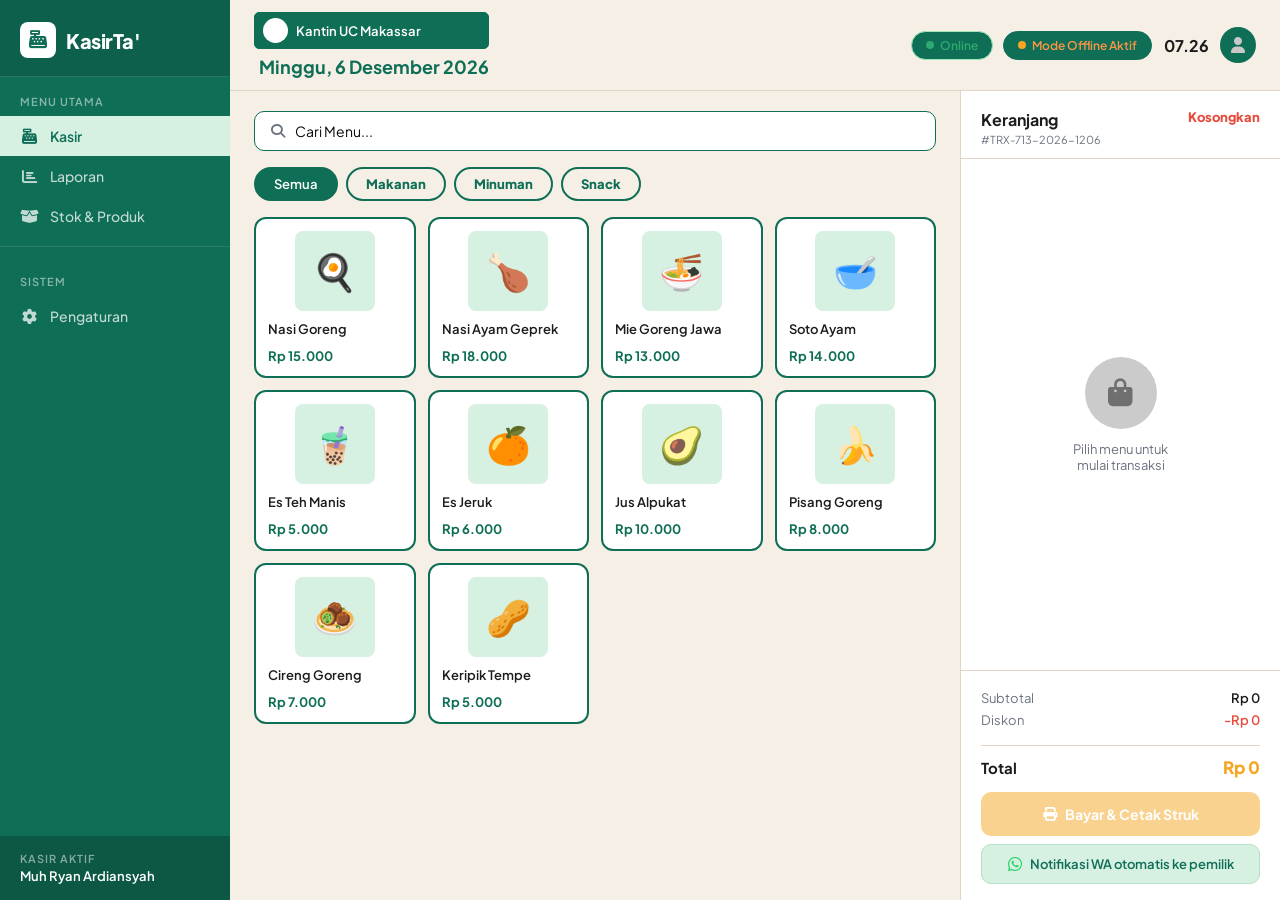
==== index.html @ 16ff456a "main menu" ====
<!DOCTYPE html>
<html lang="id">
<head>
  <meta charset="UTF-8" />
  <meta name="viewport" content="width=device-width, initial-scale=1.0"/>
  <title>KasirTa' - Kasir Page</title>
  <link href="https://fonts.googleapis.com/css2?family=Plus+Jakarta+Sans:wght@400;500;600;700;800&display=swap" rel="stylesheet"/>
  <link href="https://cdnjs.cloudflare.com/ajax/libs/font-awesome/6.5.0/css/all.min.css" rel="stylesheet"/>
  <link rel="stylesheet" href="style.css"/>
</head>
<body>

<!-- ═══════════════════════════════════
     SIDEBAR
═══════════════════════════════════ -->
<aside class="sidebar">

  <div class="sidebar-logo">
    <div class="logo-icon"><i class="fas fa-cash-register"></i></div>
    <span>KasirTa'</span>
  </div>

  <p class="sidebar-section-label">Menu Utama</p>
  <nav class="sidebar-nav">
    <a class="active" onclick="showPage('kasir', this)">
      <i class="fas fa-cash-register"></i> Kasir
    </a>
    <a onclick="showPage('laporan', this)">
      <i class="fas fa-chart-bar"></i> Laporan
    </a>
    <a onclick="showPage('stok', this)">
      <i class="fas fa-box-open"></i> Stok & Produk
    </a>
  </nav>

  <div class="sidebar-divider"></div>

  <p class="sidebar-section-label">Sistem</p>
  <nav class="sidebar-nav">
    <a onclick="showPage('pengaturan', this)">
      <i class="fas fa-cog"></i> Pengaturan
    </a>
  </nav>

  <div class="sidebar-bottom">
    <div class="kasir-label">Kasir Aktif</div>
    <div class="kasir-name">Muh Ryan Ardiansyah</div>
  </div>

</aside>

<!-- ═══════════════════════════════════
     MAIN AREA
═══════════════════════════════════ -->
<div class="main">

  <!-- TOPBAR -->
  <header class="topbar">
    <div class="topbar-left">
      <span class="kantin-badge">
        <span class="dot"></span>
        Kantin UC Makassar
      </span>
      <div class="topbar-date" id="topbar-date"></div>
    </div>
    <div class="topbar-right">
      <div class="status-badge status-online">
        <span class="dot"></span> Online
      </div>
      <div class="status-badge status-offline">
        <span class="dot"></span> Mode Offline Aktif
      </div>
      <div class="topbar-time" id="topbar-time"></div>
      <div class="topbar-avatar"><i class="fas fa-user"></i></div>
    </div>
  </header>

  <!-- CONTENT -->
  <div class="content">

    <!-- MENU PANEL -->
    <div class="menu-panel">

      <!-- Search -->
      <div class="search-bar">
        <i class="fas fa-search"></i>
        <input type="text" id="searchInput" placeholder="Cari Menu..." oninput="filterMenu()"/>
      </div>

      <!-- Filter Kategori -->
      <div class="filter-tabs">
        <button class="filter-tab active" onclick="setFilter('Semua', this)">Semua</button>
        <button class="filter-tab" onclick="setFilter('Makanan', this)">Makanan</button>
        <button class="filter-tab" onclick="setFilter('Minuman', this)">Minuman</button>
        <button class="filter-tab" onclick="setFilter('Snack', this)">Snack</button>
      </div>

      <!-- Grid Menu -->
      <div class="menu-grid" id="menuGrid"></div>

    </div>

    <!-- CART PANEL -->
    <div class="cart-panel">

      <div class="cart-header">
        <div>
          <h3>Keranjang</h3>
          <div class="trx-id" id="trxId"></div>
        </div>
        <button class="kosongkan-btn" onclick="clearCart()">Kosongkan</button>
      </div>

      <div class="cart-items" id="cartItems">
        <!-- Diisi oleh JavaScript -->
      </div>

      <div class="cart-footer">
        <div class="cart-summary">
          <div class="cart-row">
            <span class="label">Subtotal</span>
            <span class="val" id="subtotalVal">Rp 0</span>
          </div>
          <div class="cart-row">
            <span class="label">Diskon</span>
            <span class="val diskon" id="diskonVal">-Rp 0</span>
          </div>
        </div>
        <div class="cart-total">
          <span class="label">Total</span>
          <span class="val" id="totalVal">Rp 0</span>
        </div>
        <button class="btn-bayar" id="btnBayar" onclick="openConfirmModal()" disabled>
          <i class="fas fa-print"></i> Bayar & Cetak Struk
        </button>
        <button class="btn-wa" onclick="notifWA()">
          <i class="fab fa-whatsapp"></i> Notifikasi WA otomatis ke pemilik
        </button>
      </div>

    </div>
  </div>
</div>

<!-- ═══════════════════════════════════
     MODAL KONFIRMASI
═══════════════════════════════════ -->
<div class="modal-overlay" id="confirmModal">
  <div class="modal">
    <div class="modal-icon confirm"><i class="fas fa-receipt"></i></div>
    <h3>Konfirmasi Pembayaran</h3>
    <div class="modal-amount" id="modalAmount">Rp 0</div>
    <p>Pastikan jumlah pembayaran sudah sesuai sebelum melanjutkan.</p>
    <div class="modal-actions">
      <button class="modal-btn-cancel" onclick="closeConfirmModal()">Batal</button>
      <button class="modal-btn-confirm" onclick="confirmPayment()">Konfirmasi</button>
    </div>
  </div>
</div>

<!-- ═══════════════════════════════════
     MODAL SUKSES
═══════════════════════════════════ -->
<div class="modal-overlay" id="successModal">
  <div class="modal">
    <div class="modal-icon success"><i class="fas fa-check"></i></div>
    <h3>Transaksi Berhasil!</h3>
    <div class="modal-amount" id="successAmount">Rp 0</div>
    <p>Struk telah dicetak. Terima kasih!</p>
    <div class="modal-actions">
      <button class="modal-btn-new" onclick="newTransaction()">Transaksi Baru</button>
    </div>
  </div>
</div>

<!-- TOAST NOTIFIKASI -->
<div class="toast" id="toast"></div>

<!-- JavaScript -->
<script src="app.js"></script>

</body>
</html>
---- style.css ----
/* ═══════════════════════════════════════════════════
   KASIRTE' — style.css
   Struktur:
   1. CSS Variables & Reset
   2. Layout Utama (body, sidebar, main)
   3. Sidebar
   4. Topbar
   5. Menu Panel (search, filter, grid, card)
   6. Cart Panel (header, items, footer)
   7. Modal
   8. Toast
   9. Scrollbar
═══════════════════════════════════════════════════ */

/* ─────────────────────────────
   1. CSS VARIABLES & RESET
───────────────────────────── */
:root {
  /* ── Dari Color Palette Figma ── */
  --green-dark:   #0F6E56;   /* Hijau tua  (sidebar, teks aksen) */
  --green-main:   #2daa6f;   /* Hijau utama (tombol aktif, badge) */
  --green-light:  #d6f0e2;   /* Hijau mint terang (background badge, card hover) */
  --green-hover:  #218a55;   /* Hijau hover */
  --orange:       #F5A623;   /* Oranye/kuning (tombol bayar, aksen) */
  --orange-dark:  #d4891a;   /* Oranye gelap (hover tombol bayar) */
  --red:          #e74c3c;   /* Merah (hapus, diskon) */
  --bg:           #F5EFE6;   /* Background utama — CREAM/BEIGE */
  --white:        #ffffff;   /* Putih murni */
  --cream:        #F5EFE6;   /* Cream — panel, card, topbar */
  --text-dark:    #1C1C1C;   /* Teks utama (hampir hitam) */
  --text-muted:   #6b7280;   /* Teks sekunder / placeholder */
  --border:       #E2D5C3;   /* Border cream kecoklatan */
  --wa-green:     #25d366;   /* WhatsApp hijau */
  --sidebar-w:    230px;
}

* {
  margin: 0;
  padding: 0;
  box-sizing: border-box;
}

body {
  font-family: 'Plus Jakarta Sans', sans-serif;
  background: var(--bg);
  color: var(--text-dark);
  display: flex;
  height: 100vh;
  overflow: hidden;
}

/* ─────────────────────────────
   2. SIDEBAR
───────────────────────────── */
.sidebar {
  width: var(--sidebar-w);
  background: var(--green-dark);
  display: flex;
  flex-direction: column;
  flex-shrink: 0;
}

.sidebar-logo {
  display: flex;
  align-items: center;
  gap: 10px;
  padding: 22px 20px 18px;
  border-bottom: 1px solid rgba(255, 255, 255, 0.12);
  background: rgba(0,0,0,0.12);
}

.sidebar-logo .logo-icon {
  width: 36px;
  height: 36px;
  background: var(--white);
  border-radius: 8px;
  display: flex;
  align-items: center;
  justify-content: center;
  color: var(--green-dark);
  font-size: 18px;
}

.sidebar-logo span {
  color: var(--white);
  font-size: 20px;
  font-weight: 800;
  letter-spacing: -0.5px;
}

.sidebar-section-label {
  color: rgba(255, 255, 255, 0.5);
  font-size: 11px;
  font-weight: 600;
  text-transform: uppercase;
  letter-spacing: 1px;
  padding: 18px 20px 8px;
}

.sidebar-nav a {
  display: flex;
  align-items: center;
  gap: 12px;
  padding: 11px 20px;
  color: rgba(255, 255, 255, 0.75);
  text-decoration: none;
  font-size: 14px;
  font-weight: 500;
  transition: all 0.2s;
  cursor: pointer;
}

.sidebar-nav a:hover {
  background: rgba(255, 255, 255, 0.08);
  color: #fff;
}

.sidebar-nav a.active {
  background: var(--green-light);
  color: var(--green-dark);
  font-weight: 600;
}

.sidebar-nav a i {
  width: 18px;
  text-align: center;
  font-size: 15px;
}

.sidebar-divider {
  height: 1px;
  background: rgba(255, 255, 255, 0.1);
  margin: 10px 0;
}

.sidebar-bottom {
  margin-top: auto;
  padding: 16px 20px;
  background: rgba(0, 0, 0, 0.2);
}

.sidebar-bottom .kasir-label {
  color: rgba(255, 255, 255, 0.5);
  font-size: 11px;
  font-weight: 600;
  text-transform: uppercase;
  letter-spacing: 1px;
}

.sidebar-bottom .kasir-name {
  color: #fff;
  font-size: 13px;
  font-weight: 600;
  margin-top: 3px;
}

/* ─────────────────────────────
   3. MAIN AREA
───────────────────────────── */
.main {
  flex: 1;
  display: flex;
  flex-direction: column;
  overflow: hidden;
}

/* ─────────────────────────────
   4. TOPBAR — background cream
───────────────────────────── */
.topbar {
  background: var(--cream);           /* ✅ CREAM */
  padding: 12px 24px;
  display: flex;
  align-items: center;
  justify-content: space-between;
  border-bottom: 1px solid var(--border);
  flex-shrink: 0;
}

.topbar-left {
  display: flex;
  flex-direction: column;
}

.kantin-badge {
  display: inline-flex;
  align-items: center;
  gap: 8px;
  background: var(--green-dark);
  border: 1.5px solid var(--green-dark);
  color: var(--white);
  padding: 5px 8px;
  border-radius: 5px;
  font-size: 13px;
  font-weight: 600;
}

.kantin-badge .dot {
  width: 25px;
  height: 25px;
  border-radius: 50%;
  background: var(--white);
}

.topbar-date {
  color: var(--green-dark);
  font-size: 18px;
  font-weight: 700;
  margin-top: 6px;
  margin-left: 5px;
}

.topbar-right {
  display: flex;
  align-items: center;
  gap: 10px;
}

.status-badge {
  display: flex;
  align-items: center;
  gap: 6px;
  padding: 6px 14px;
  border-radius: 999px;
  font-size: 12px;
  font-weight: 600;
}

/* Online Badge */
.status-online {
  background: var(--green-dark);
  color: var(--green-main);
  border: 1px solid #a3e6b8;
}

.status-online .dot {
  width: 8px;
  height: 8px;
  border-radius: 50%;
  background: var(--green-main);
  animation: pulse 1.5s infinite;
}

/* Offline Badge */
.status-offline {
  background: var(--green-dark);
  color: #fa9547;
  border: 1px solid var(--green-dark);
}

.status-offline .dot {
  width: 8px;
  height: 8px;
  border-radius: 50%;
  background: var(--orange);
}

@keyframes pulse {
  0%, 100% { opacity: 1; }
  50%       { opacity: 0.4; }
}

.topbar-time {
  font-size: 16px;
  font-weight: 700;
  color: var(--text-dark);
  min-width: 48px;
  text-align: center;
}

.topbar-avatar {
  width: 36px;
  height: 36px;
  border-radius: 50%;
  background: var(--green-dark);
  color: #c9c9c9;
  display: flex;
  align-items: center;
  justify-content: center;
  font-size: 16px;
  cursor: pointer;
}

/* ─────────────────────────────
   5. CONTENT AREA
───────────────────────────── */
.content {
  display: flex;
  flex: 1;
  overflow: hidden;
}

/* ─────────────────────────────
   6. MENU PANEL — background cream
───────────────────────────── */
.menu-panel {
  flex: 1;
  padding: 20px 24px;
  overflow-y: auto;
  display: flex;
  flex-direction: column;
  gap: 16px;
  background: var(--bg);              /* ✅ CREAM */
}

/* Search Bar */
.search-bar {
  display: flex;
  align-items: center;
  gap: 10px;
  background: var(--white);
  border: 1.5px solid var(--green-dark);
  border-radius: 10px;
  padding: 10px 16px;
  transition: border-color 0.2s;
}

.search-bar:focus-within {
  border-color: var(--green-main);
}

.search-bar i {
  color: var(--text-muted);
  font-size: 14px;
}

.search-bar input {
  border: none;
  outline: none;
  background: transparent;
  font-family: inherit;
  font-size: 14px;
  color: var(--text-dark);
  width: 100%;
}

.search-bar input::placeholder {
  color: #090909;
}

/* Filter Tabs */
.filter-tabs {
  display: flex;
  gap: 8px;
  flex-wrap: wrap;
}

.filter-tab {
  padding: 7px 18px;
  border-radius: 999px;
  border: 2.5px solid var(--green-dark);
  background: var(--bg);
  color: var(--green-dark);
  font-size: 13px;
  font-weight: 1000;
  cursor: pointer;
  transition: all 0.2s;
  font-family: inherit;
}

.filter-tab:hover {
  border-color: var(--green-main);
  color: var(--green-main);
}

.filter-tab.active {
  background: var(--green-dark);
  border-color: var(--green-dark);
  color: #fff;
  font-weight: 600;
}

/* Menu Grid */
.menu-grid {
  display: grid;
  grid-template-columns: repeat(auto-fill, minmax(150px, 1fr));
  gap: 12px;
}

/* Menu Card */
.menu-card {
  background: var(--white);
  border: 2.5px solid var(--green-dark);
  border-radius: 12px;
  padding: 12px;
  cursor: pointer;
  transition: all 0.2s;
  display: flex;
  flex-direction: column;
  align-items: center;
  text-align: center;
  gap: 10px;
  position: relative;
  overflow: hidden;
}

.menu-card:hover {
  border-color: var(--green-main);
  box-shadow: 0 4px 16px rgba(45, 155, 87, 0.15);
  transform: translateY(-2px);
}

.menu-card .food-emoji {
  width: 80px;
  height: 80px;
  border-radius: 8px;
  background: var(--green-light);
  display: flex;
  align-items: center;
  justify-content: center;
  font-size: 36px;
}

.menu-card .name {
  font-size: 13px;
  font-weight: 600;
  color: var(--text-dark);
  line-height: 1.3;
  align-self: start;
}

.menu-card .price {
  font-size: 13px;
  font-weight: 700;
  color: var(--green-dark);
  align-self: start;
}

.menu-card .add-btn {
  position: absolute;
  bottom: 8px;
  right: 8px;
  width: 24px;
  height: 24px;
  background: var(--green-main);
  color: white;
  border-radius: 50%;
  display: flex;
  align-items: center;
  justify-content: center;
  font-size: 14px;
  opacity: 0;
  transform: scale(0.8);
  transition: all 0.2s;
}

.menu-card:hover .add-btn {
  opacity: 1;
  transform: scale(1);
}

/* ─────────────────────────────
   7. CART PANEL — background cream
───────────────────────────── */
.cart-panel {
  width: 320px;
  background: var(--white);           /* ✅ CREAM */
  border-left: 1px solid var(--border);
  display: flex;
  flex-direction: column;
  flex-shrink: 0;
}

.cart-header {
  padding: 18px 20px 12px;
  border-bottom: 1px solid var(--border);
  display: flex;
  justify-content: space-between;
  align-items: flex-start;
}

.cart-header h3 {
  font-size: 16px;
  font-weight: 700;
}

.cart-header .trx-id {
  font-size: 11px;
  color: var(--text-muted);
  margin-top: 3px;
}

.kosongkan-btn {
  background: none;
  border: none;
  color: var(--red);
  font-size: 13px;
  font-weight: 1000;
  cursor: pointer;
  font-family: inherit;
  padding: 0;
}

/* Cart Items List */
.cart-items {
  flex: 1;
  overflow-y: auto;
  padding: 12px 20px;
  background: var(--white);              /* ✅ CREAM */
}

/* Keranjang Kosong */
.cart-empty {
  display: flex;
  flex-direction: column;
  align-items: center;
  justify-content: center;
  height: 100%;
  gap: 12px;
  color: var(--text-muted);
}

.cart-empty .bag-icon {
  width: 72px;
  height: 72px;
  background: #cbcbcb;
  border-radius: 50%;
  display: flex;
  align-items: center;
  justify-content: center;
  font-size: 28px;
  color: #6f6f6f;
}

.cart-empty p {
  font-size: 13px;
  text-align: center;
}

/* Cart Item Row */
.cart-item {
  display: flex;
  align-items: center;
  gap: 10px;
  padding: 10px 0;
  border-bottom: 1px solid var(--border);
}

.cart-item:last-child {
  border-bottom: none;
}

.cart-item .item-emoji {
  width: 40px;
  height: 40px;
  border-radius: 8px;
  background: var(--green-light);
  display: flex;
  align-items: center;
  justify-content: center;
  font-size: 20px;
  flex-shrink: 0;
}

.cart-item .item-info {
  flex: 1;
}

.cart-item .item-name {
  font-size: 13px;
  font-weight: 600;
  color: var(--text-dark);
}

.cart-item .item-price {
  font-size: 12px;
  color: var(--green-dark);
  font-weight: 600;
  margin-top: 2px;
}

/* Quantity Control */
.qty-ctrl {
  display: flex;
  align-items: center;
  gap: 6px;
}

.qty-btn {
  width: 24px;
  height: 24px;
  border-radius: 6px;
  border: 1.5px solid var(--border);
  background: var(--white);
  display: flex;
  align-items: center;
  justify-content: center;
  cursor: pointer;
  font-size: 13px;
  color: var(--text-dark);
  font-weight: 700;
  transition: all 0.15s;
}

.qty-btn:hover {
  border-color: var(--green-main);
  color: var(--green-main);
}

.qty-btn.minus:hover {
  border-color: var(--red);
  color: var(--red);
}

.qty-num {
  font-size: 14px;
  font-weight: 700;
  min-width: 20px;
  text-align: center;
}

/* Cart Footer — background cream */
.cart-footer {
  padding: 16px 20px;
  border-top: 1px solid var(--border);
  background: var(--white);           /* ✅ CREAM */
}

.cart-summary {
  margin-bottom: 14px;
}

.cart-row {
  display: flex;
  justify-content: space-between;
  align-items: center;
  font-size: 13px;
  padding: 3px 0;
}

.cart-row .label { color: var(--text-muted); }
.cart-row .val   { font-weight: 600; color: var(--text-dark); }
.cart-row .val.diskon { color: var(--red); }

.cart-total {
  display: flex;
  justify-content: space-between;
  align-items: center;
  padding: 10px 0 14px;
  border-top: 1px solid var(--border);
  margin-top: 6px;
}

.cart-total .label { font-size: 15px; font-weight: 700; }
.cart-total .val   { font-size: 17px; font-weight: 800; color: var(--orange); }

/* Tombol Bayar */
.btn-bayar {
  width: 100%;
  padding: 13px;
  background: var(--orange);
  color: #fff;
  border: none;
  border-radius: 10px;
  font-family: inherit;
  font-size: 14px;
  font-weight: 700;
  cursor: pointer;
  display: flex;
  align-items: center;
  justify-content: center;
  gap: 8px;
  transition: background 0.2s, transform 0.1s;
  margin-bottom: 8px;
}

.btn-bayar:hover    { background: var(--orange-dark); }
.btn-bayar:active   { transform: scale(0.98); }
.btn-bayar:disabled { opacity: 0.5; cursor: not-allowed; }

/* Tombol WA */
.btn-wa {
  width: 100%;
  padding: 11px;
  background: var(--green-light);     /* ✅ hijau mint sesuai Figma */
  color: var(--green-dark);
  border: 1.5px solid #b5dfc5;
  border-radius: 10px;
  font-family: inherit;
  font-size: 13px;
  font-weight: 600;
  cursor: pointer;
  display: flex;
  align-items: center;
  justify-content: center;
  gap: 8px;
  transition: all 0.2s;
}

.btn-wa:hover { background: #c3e8d4; border-color: var(--green-main); }
.btn-wa i     { color: var(--wa-green); font-size: 16px; }

/* ─────────────────────────────
   8. MODAL
───────────────────────────── */
.modal-overlay {
  position: fixed;
  inset: 0;
  background: rgba(0, 0, 0, 0.4);
  display: flex;
  align-items: center;
  justify-content: center;
  z-index: 100;
  opacity: 0;
  pointer-events: none;
  transition: opacity 0.2s;
}

.modal-overlay.active {
  opacity: 1;
  pointer-events: all;
}

.modal {
  background: var(--white);
  border-radius: 16px;
  padding: 28px;
  width: 340px;
  text-align: center;
  transform: scale(0.9);
  transition: transform 0.2s;
}

.modal-overlay.active .modal {
  transform: scale(1);
}

.modal .modal-icon {
  width: 60px;
  height: 60px;
  border-radius: 50%;
  margin: 0 auto 16px;
  display: flex;
  align-items: center;
  justify-content: center;
  font-size: 28px;
}

.modal-icon.success { background: #e6f9ee; color: var(--green-main); }
.modal-icon.confirm { background: #fff8e1; color: var(--orange); }

.modal h3           { font-size: 17px; font-weight: 700; margin-bottom: 6px; }
.modal .modal-amount{ font-size: 28px; font-weight: 800; color: var(--orange); margin: 10px 0 6px; }
.modal p            { font-size: 13px; color: var(--text-muted); }

.modal-actions {
  display: flex;
  gap: 10px;
  margin-top: 20px;
}

.modal-actions button {
  flex: 1;
  padding: 11px;
  border-radius: 10px;
  font-family: inherit;
  font-size: 13px;
  font-weight: 700;
  cursor: pointer;
  border: none;
  transition: all 0.2s;
}

.modal-btn-cancel  { background: #f3f4f6; color: var(--text-dark); }
.modal-btn-confirm { background: var(--orange); color: #fff; }
.modal-btn-confirm:hover { background: var(--orange-dark); }
.modal-btn-new     { background: var(--green-main); color: #fff; width: 100%; }

/* ─────────────────────────────
   9. TOAST
───────────────────────────── */
.toast {
  position: fixed;
  bottom: 24px;
  right: 24px;
  background: var(--text-dark);
  color: #fff;
  padding: 12px 20px;
  border-radius: 10px;
  font-size: 13px;
  font-weight: 600;
  opacity: 0;
  transform: translateY(10px);
  transition: all 0.3s;
  z-index: 200;
}

.toast.show {
  opacity: 1;
  transform: translateY(0);
}

/* ─────────────────────────────
   10. SCROLLBAR
───────────────────────────── */
::-webkit-scrollbar       { width: 4px; }
::-webkit-scrollbar-track { background: transparent; }
::-webkit-scrollbar-thumb { background: var(--border); border-radius: 2px; }
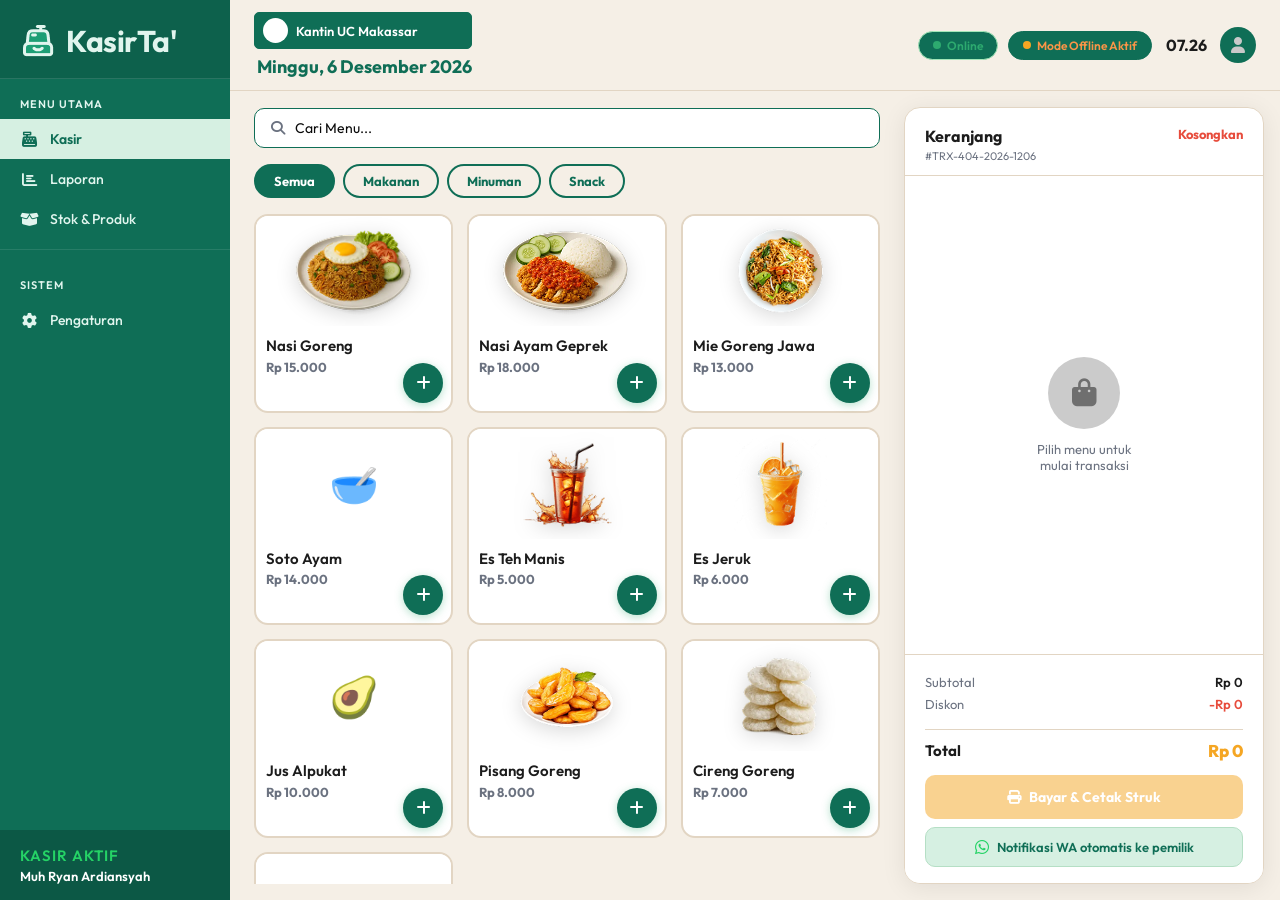
==== commit e43168da: "feat: UI redesign - foto menu, floating cart, font Outfit, modal pembayaran" ====
--- a/index.html
+++ b/index.html
@@ -4,7 +4,7 @@
   <meta charset="UTF-8" />
   <meta name="viewport" content="width=device-width, initial-scale=1.0"/>
   <title>KasirTa' - Kasir Page</title>
-  <link href="https://fonts.googleapis.com/css2?family=Plus+Jakarta+Sans:wght@400;500;600;700;800&display=swap" rel="stylesheet"/>
+  <link href="https://fonts.googleapis.com/css2?family=Outfit:wght@400;500;600;700;800&display=swap" rel="stylesheet"/>
   <link href="https://cdnjs.cloudflare.com/ajax/libs/font-awesome/6.5.0/css/all.min.css" rel="stylesheet"/>
   <link rel="stylesheet" href="style.css"/>
 </head>
@@ -16,7 +16,9 @@
 <aside class="sidebar">
 
   <div class="sidebar-logo">
-    <div class="logo-icon"><i class="fas fa-cash-register"></i></div>
+    <div class="logo-icon">
+    <img src="assets/Group.png" alt="KasirTa' Logo" class="logo-img"/>
+  </div>
     <span>KasirTa'</span>
   </div>
 
@@ -143,33 +145,80 @@
 </div>
 
 <!-- ═══════════════════════════════════
-     MODAL KONFIRMASI
+     MODAL KONFIRMASI PEMBAYARAN
 ═══════════════════════════════════ -->
 <div class="modal-overlay" id="confirmModal">
-  <div class="modal">
-    <div class="modal-icon confirm"><i class="fas fa-receipt"></i></div>
-    <h3>Konfirmasi Pembayaran</h3>
-    <div class="modal-amount" id="modalAmount">Rp 0</div>
-    <p>Pastikan jumlah pembayaran sudah sesuai sebelum melanjutkan.</p>
+  <div class="modal modal-konfirmasi">
+
+    <h3 class="modal-title">Konfirmasi Pembayaran</h3>
+
+    <!-- Nominal Total -->
+    <div class="modal-nominal-box">
+      <div class="modal-nominal" id="modalAmount">Rp 0</div>
+    </div>
+
+    <!-- Input Uang Bayar -->
+    <div class="modal-input-group">
+      <label>Uang Bayar</label>
+      <div class="modal-input-wrap">
+        <span class="modal-input-prefix">Rp</span>
+        <input type="number" id="uangBayarInput" placeholder="0"
+               oninput="hitungKembalian()" min="0"/>
+      </div>
+    </div>
+
+    <!-- Kembalian -->
+    <div class="modal-kembalian-row">
+      <span>Kembalian</span>
+      <span class="modal-kembalian-val" id="kembalianVal">Rp 0</span>
+    </div>
+
+    <!-- Tombol Aksi -->
     <div class="modal-actions">
       <button class="modal-btn-cancel" onclick="closeConfirmModal()">Batal</button>
-      <button class="modal-btn-confirm" onclick="confirmPayment()">Konfirmasi</button>
-    </div>
+      <button class="modal-btn-proses" id="btnProses" onclick="confirmPayment()" disabled>
+        <i class="fas fa-print"></i> Proses & Cetak Struk
+      </button>
+    </div>
+
   </div>
 </div>
 
 <!-- ═══════════════════════════════════
-     MODAL SUKSES
+     MODAL TRANSAKSI BERHASIL
 ═══════════════════════════════════ -->
 <div class="modal-overlay" id="successModal">
-  <div class="modal">
-    <div class="modal-icon success"><i class="fas fa-check"></i></div>
-    <h3>Transaksi Berhasil!</h3>
-    <div class="modal-amount" id="successAmount">Rp 0</div>
-    <p>Struk telah dicetak. Terima kasih!</p>
-    <div class="modal-actions">
-      <button class="modal-btn-new" onclick="newTransaction()">Transaksi Baru</button>
-    </div>
+  <div class="modal modal-sukses">
+
+    <!-- Icon centang -->
+    <div class="modal-check-icon">
+      <i class="fas fa-check"></i>
+    </div>
+
+    <h3 class="modal-title">Transaksi Berhasil</h3>
+    <div class="modal-trx-id" id="successTrxId">#TRX-000-2026-0409</div>
+
+    <!-- Nominal -->
+    <div class="modal-nominal" id="successAmount">Rp 0</div>
+
+    <!-- Kembalian -->
+    <div class="modal-kembalian-row success-row">
+      <span>Kembalian: </span>
+      <span id="successKembalian">Rp 0</span>
+    </div>
+
+    <!-- Info struk & WA -->
+    <div class="modal-info-bar">
+      <i class="fas fa-print"></i> Struk sedang dicetak
+      <span class="modal-divider-dot">|</span>
+      <i class="fab fa-whatsapp"></i> Notifikasi WA terkirim ke pemilik
+    </div>
+
+    <!-- Tombol Transaksi Baru -->
+    <button class="modal-btn-new" onclick="newTransaction()">
+      Transaksi Baru
+    </button>
+
   </div>
 </div>
 
--- a/style.css
+++ b/style.css
@@ -2,46 +2,42 @@
    KASIRTE' — style.css
    Struktur:
    1. CSS Variables & Reset
-   2. Layout Utama (body, sidebar, main)
-   3. Sidebar
+   2. Sidebar
+   3. Main Area
    4. Topbar
-   5. Menu Panel (search, filter, grid, card)
-   6. Cart Panel (header, items, footer)
-   7. Modal
-   8. Toast
-   9. Scrollbar
+   5. Content Area
+   6. Menu Panel
+   7. Cart Panel
+   8. Modal (Konfirmasi & Sukses)
+   9. Toast
+   10. Scrollbar
 ═══════════════════════════════════════════════════ */
 
 /* ─────────────────────────────
    1. CSS VARIABLES & RESET
 ───────────────────────────── */
 :root {
-  /* ── Dari Color Palette Figma ── */
-  --green-dark:   #0F6E56;   /* Hijau tua  (sidebar, teks aksen) */
-  --green-main:   #2daa6f;   /* Hijau utama (tombol aktif, badge) */
-  --green-light:  #d6f0e2;   /* Hijau mint terang (background badge, card hover) */
-  --green-hover:  #218a55;   /* Hijau hover */
-  --orange:       #F5A623;   /* Oranye/kuning (tombol bayar, aksen) */
-  --orange-dark:  #d4891a;   /* Oranye gelap (hover tombol bayar) */
-  --red:          #e74c3c;   /* Merah (hapus, diskon) */
-  --bg:           #F5EFE6;   /* Background utama — CREAM/BEIGE */
-  --white:        #ffffff;   /* Putih murni */
-  --cream:        #F5EFE6;   /* Cream — panel, card, topbar */
-  --text-dark:    #1C1C1C;   /* Teks utama (hampir hitam) */
-  --text-muted:   #6b7280;   /* Teks sekunder / placeholder */
-  --border:       #E2D5C3;   /* Border cream kecoklatan */
-  --wa-green:     #25d366;   /* WhatsApp hijau */
+  --green-dark:   #0F6E56;
+  --green-main:   #2daa6f;
+  --green-light:  #d6f0e2;
+  --green-hover:  #218a55;
+  --orange:       #F5A623;
+  --orange-dark:  #d4891a;
+  --red:          #e74c3c;
+  --bg:           #F5EFE6;
+  --white:        #ffffff;
+  --cream:        #F5EFE6;
+  --text-dark:    #1C1C1C;
+  --text-muted:   #6b7280;
+  --border:       #E2D5C3;
+  --wa-green:     #25d366;
   --sidebar-w:    230px;
 }
 
-* {
-  margin: 0;
-  padding: 0;
-  box-sizing: border-box;
-}
+* { margin: 0; padding: 0; box-sizing: border-box; }
 
 body {
-  font-family: 'Plus Jakarta Sans', sans-serif;
+  font-family: 'Outfit', sans-serif;
   background: var(--bg);
   color: var(--text-dark);
   display: flex;
@@ -65,31 +61,28 @@
   align-items: center;
   gap: 10px;
   padding: 22px 20px 18px;
-  border-bottom: 1px solid rgba(255, 255, 255, 0.12);
+  border-bottom: 1px solid rgba(255,255,255,0.12);
   background: rgba(0,0,0,0.12);
 }
 
 .sidebar-logo .logo-icon {
-  width: 36px;
-  height: 36px;
-  background: var(--white);
+  width: 36px; height: 36px;
+  /* background: var(--white); */
   border-radius: 8px;
-  display: flex;
-  align-items: center;
-  justify-content: center;
+  display: flex; align-items: center; justify-content: center;
   color: var(--green-dark);
   font-size: 18px;
 }
 
 .sidebar-logo span {
-  color: var(--white);
-  font-size: 20px;
-  font-weight: 800;
+  color: #E1F5EE;
+  font-size: 30px;
+  font-weight: 700;
   letter-spacing: -0.5px;
 }
 
 .sidebar-section-label {
-  color: rgba(255, 255, 255, 0.5);
+  color: #E1F5EE;
   font-size: 11px;
   font-weight: 600;
   text-transform: uppercase;
@@ -102,7 +95,7 @@
   align-items: center;
   gap: 12px;
   padding: 11px 20px;
-  color: rgba(255, 255, 255, 0.75);
+  color: #E1F5EE;
   text-decoration: none;
   font-size: 14px;
   font-weight: 500;
@@ -110,10 +103,7 @@
   cursor: pointer;
 }
 
-.sidebar-nav a:hover {
-  background: rgba(255, 255, 255, 0.08);
-  color: #fff;
-}
+.sidebar-nav a:hover { background: rgba(255,255,255,0.08); color: #fff; }
 
 .sidebar-nav a.active {
   background: var(--green-light);
@@ -121,27 +111,23 @@
   font-weight: 600;
 }
 
-.sidebar-nav a i {
-  width: 18px;
-  text-align: center;
-  font-size: 15px;
-}
+.sidebar-nav a i { width: 18px; text-align: center; font-size: 15px; }
 
 .sidebar-divider {
   height: 1px;
-  background: rgba(255, 255, 255, 0.1);
+  background: rgba(255,255,255,0.1);
   margin: 10px 0;
 }
 
 .sidebar-bottom {
   margin-top: auto;
   padding: 16px 20px;
-  background: rgba(0, 0, 0, 0.2);
+  background: rgba(0,0,0,0.2);
 }
 
 .sidebar-bottom .kasir-label {
-  color: rgba(255, 255, 255, 0.5);
-  font-size: 11px;
+  color:var(--wa-green);
+  font-size: 15px;
   font-weight: 600;
   text-transform: uppercase;
   letter-spacing: 1px;
@@ -165,10 +151,10 @@
 }
 
 /* ─────────────────────────────
-   4. TOPBAR — background cream
+   4. TOPBAR
 ───────────────────────────── */
 .topbar {
-  background: var(--cream);           /* ✅ CREAM */
+  background: var(--cream);
   padding: 12px 24px;
   display: flex;
   align-items: center;
@@ -177,10 +163,7 @@
   flex-shrink: 0;
 }
 
-.topbar-left {
-  display: flex;
-  flex-direction: column;
-}
+.topbar-left { display: flex; flex-direction: column; }
 
 .kantin-badge {
   display: inline-flex;
@@ -196,8 +179,7 @@
 }
 
 .kantin-badge .dot {
-  width: 25px;
-  height: 25px;
+  width: 25px; height: 25px;
   border-radius: 50%;
   background: var(--white);
 }
@@ -207,14 +189,10 @@
   font-size: 18px;
   font-weight: 700;
   margin-top: 6px;
-  margin-left: 5px;
-}
-
-.topbar-right {
-  display: flex;
-  align-items: center;
-  gap: 10px;
-}
+  margin-left: 3px;
+}
+
+.topbar-right { display: flex; align-items: center; gap: 10px; }
 
 .status-badge {
   display: flex;
@@ -226,7 +204,6 @@
   font-weight: 600;
 }
 
-/* Online Badge */
 .status-online {
   background: var(--green-dark);
   color: var(--green-main);
@@ -234,14 +211,12 @@
 }
 
 .status-online .dot {
-  width: 8px;
-  height: 8px;
+  width: 8px; height: 8px;
   border-radius: 50%;
   background: var(--green-main);
   animation: pulse 1.5s infinite;
 }
 
-/* Offline Badge */
 .status-offline {
   background: var(--green-dark);
   color: #fa9547;
@@ -249,8 +224,7 @@
 }
 
 .status-offline .dot {
-  width: 8px;
-  height: 8px;
+  width: 8px; height: 8px;
   border-radius: 50%;
   background: var(--orange);
 }
@@ -269,14 +243,11 @@
 }
 
 .topbar-avatar {
-  width: 36px;
-  height: 36px;
+  width: 36px; height: 36px;
   border-radius: 50%;
   background: var(--green-dark);
   color: #c9c9c9;
-  display: flex;
-  align-items: center;
-  justify-content: center;
+  display: flex; align-items: center; justify-content: center;
   font-size: 16px;
   cursor: pointer;
 }
@@ -288,22 +259,22 @@
   display: flex;
   flex: 1;
   overflow: hidden;
+  padding: 16px 16px 16px 0;
 }
 
 /* ─────────────────────────────
-   6. MENU PANEL — background cream
+   6. MENU PANEL
 ───────────────────────────── */
 .menu-panel {
   flex: 1;
-  padding: 20px 24px;
+  padding: 1px 24px;
   overflow-y: auto;
   display: flex;
   flex-direction: column;
   gap: 16px;
-  background: var(--bg);              /* ✅ CREAM */
-}
-
-/* Search Bar */
+  background: var(--bg);
+}
+
 .search-bar {
   display: flex;
   align-items: center;
@@ -315,18 +286,11 @@
   transition: border-color 0.2s;
 }
 
-.search-bar:focus-within {
-  border-color: var(--green-main);
-}
-
-.search-bar i {
-  color: var(--text-muted);
-  font-size: 14px;
-}
+.search-bar:focus-within { border-color: var(--green-main); }
+.search-bar i { color: var(--text-muted); font-size: 14px; }
 
 .search-bar input {
-  border: none;
-  outline: none;
+  border: none; outline: none;
   background: transparent;
   font-family: inherit;
   font-size: 14px;
@@ -334,16 +298,9 @@
   width: 100%;
 }
 
-.search-bar input::placeholder {
-  color: #090909;
-}
-
-/* Filter Tabs */
-.filter-tabs {
-  display: flex;
-  gap: 8px;
-  flex-wrap: wrap;
-}
+.search-bar input::placeholder { color: #090909; }
+
+.filter-tabs { display: flex; gap: 8px; flex-wrap: wrap; }
 
 .filter-tab {
   padding: 7px 18px;
@@ -352,113 +309,248 @@
   background: var(--bg);
   color: var(--green-dark);
   font-size: 13px;
-  font-weight: 1000;
+  font-weight: 700;
   cursor: pointer;
   transition: all 0.2s;
   font-family: inherit;
 }
 
-.filter-tab:hover {
-  border-color: var(--green-main);
-  color: var(--green-main);
-}
+.filter-tab:hover { border-color: var(--green-main); color: var(--green-main); }
 
 .filter-tab.active {
   background: var(--green-dark);
   border-color: var(--green-dark);
   color: #fff;
-  font-weight: 600;
-}
-
-/* Menu Grid */
+}
+
+/* ── MENU GRID ── */
 .menu-grid {
   display: grid;
-  grid-template-columns: repeat(auto-fill, minmax(150px, 1fr));
-  gap: 12px;
-}
-
-/* Menu Card */
+  grid-template-columns: repeat(auto-fill, minmax(155px, 1fr));
+  gap: 14px;
+}
+
+/* ── MENU CARD (Figma style) ── */
 .menu-card {
   background: var(--white);
-  border: 2.5px solid var(--green-dark);
-  border-radius: 12px;
-  padding: 12px;
+  border: 2px solid var(--border);
+  border-radius: 14px;
   cursor: pointer;
   transition: all 0.2s;
   display: flex;
   flex-direction: column;
-  align-items: center;
-  text-align: center;
-  gap: 10px;
   position: relative;
-  overflow: hidden;
+  overflow: visible;
 }
 
 .menu-card:hover {
   border-color: var(--green-main);
-  box-shadow: 0 4px 16px rgba(45, 155, 87, 0.15);
-  transform: translateY(-2px);
-}
-
-.menu-card .food-emoji {
-  width: 80px;
-  height: 80px;
-  border-radius: 8px;
-  background: var(--green-light);
+  box-shadow: 0 6px 20px rgba(45,170,111,0.15);
+  transform: translateY(-3px);
+}
+
+/* Badge qty di pojok kiri atas */
+.menu-card-badge {
+  position: absolute;
+  top: 8px;
+  left: 8px;
+  z-index: 2;
+  min-width: 26px;
+  height: 26px;
+  background: var(--green-dark);
+  color: #fff;
+  border-radius: 50%;
+  font-size: 12px;
+  font-weight: 800;
   display: flex;
   align-items: center;
   justify-content: center;
-  font-size: 36px;
-}
-
-.menu-card .name {
-  font-size: 13px;
+  box-shadow: 0 2px 8px rgba(0,0,0,0.2);
+  animation: popIn 0.2s ease;
+}
+
+@keyframes popIn {
+  0%   { transform: scale(0.6); opacity: 0; }
+  100% { transform: scale(1);   opacity: 1; }
+}
+
+/* Wrapper foto */
+.menu-card-img-wrap {
+  width: 100%;
+  height: 110px;
+  overflow: hidden;
+  border-radius: 12px 12px 0 0;
+  background: var(--white);
+  flex-shrink: 0;
+}
+
+.menu-card-img {
+  width: 100%;
+  height: 100%;
+  object-fit: contain;
+  padding: 8px;
+  transition: transform 0.3s ease;
+  filter: drop-shadow(0 4px 10px rgba(0,0,0,0.15));
+}
+
+.menu-card:hover .menu-card-img {
+  transform: scale(1.08);
+}
+
+/* Fallback emoji kalau foto gagal */
+.menu-card-img-fallback {
+  width: 100%;
+  height: 100%;
+  display: flex;
+  align-items: center;
+  justify-content: center;
+  font-size: 40px;
+  background: var(--white);
+}
+
+/* Info nama & harga */
+.menu-card-info {
+  padding: 10px 10px 12px;
+}
+
+.menu-card:not(.in-cart) .menu-card-info {
+  padding-bottom: 36px;
+}
+
+.menu-card-info .name {
+  font-size: 15px;
   font-weight: 600;
   color: var(--text-dark);
   line-height: 1.3;
-  align-self: start;
-}
-
-.menu-card .price {
-  font-size: 13px;
-  font-weight: 700;
-  color: var(--green-dark);
-  align-self: start;
-}
-
-.menu-card .add-btn {
+  margin-bottom: 3px;
+  white-space: nowrap;
+  overflow: hidden;
+  text-overflow: ellipsis;
+}
+
+.menu-card-info .price {
+  font-size: 13px;
+  font-weight: 700;
+  color: var(--text-muted);
+}
+
+/* Card aktif (sudah ada di cart) */
+.menu-card.in-cart {
+  border-color: var(--green-main);
+  cursor: default;
+}
+
+/* Tombol + pojok kanan bawah */
+.menu-card-add-btn {
   position: absolute;
   bottom: 8px;
   right: 8px;
-  width: 24px;
-  height: 24px;
-  background: var(--green-main);
-  color: white;
+  width: 40px;
+  height: 40px;
+  background: var(--green-dark);
+  color: #fff;
+  border: none;
   border-radius: 50%;
   display: flex;
   align-items: center;
   justify-content: center;
+  font-size: 16px;
+  cursor: pointer;
+  transition: all 0.2s;
+  box-shadow: 0 2px 8px rgba(45,170,111,0.35);
+}
+
+.menu-card-add-btn:hover {
+  background: var(--green-dark);
+  transform: scale(1.1);
+}
+
+.menu-card-add-btn:active {
+  transform: scale(0.95);
+}
+
+/* Badge qty (pengganti tombol + saat item sudah di cart) */
+.menu-card-qty-badge {
+  position: absolute;
+  bottom: 8px;
+  right: 8px;
+  min-width: 40px;
+  height: 40px;
+  background: var(--green-light);
+  color: var(--green-dark);
+  border-radius: 999px;
   font-size: 14px;
-  opacity: 0;
-  transform: scale(0.8);
-  transition: all 0.2s;
-}
-
-.menu-card:hover .add-btn {
-  opacity: 1;
-  transform: scale(1);
+  font-weight: 800;
+  display: flex;
+  align-items: center;
+  justify-content: center;
+  padding: 0 8px;
+  box-shadow: 0 2px 8px rgba(15,110,86,0.35);
+  animation: popIn 0.2s ease;
+}
+
+/* Kontrol − qty + di pojok kanan bawah card */
+.menu-card-qty-ctrl {
+  position: absolute;
+  bottom: 8px;
+  right: 8px;
+  display: flex;
+  align-items: center;
+  gap: 0;
+  background: var(--green-light);
+  border-radius: 999px;
+  overflow: hidden;
+  box-shadow: 0 2px 10px rgba(15,110,86,0.35);
+  animation: popIn 0.2s ease;
+}
+
+.menu-card-qty-btn {
+  width: 26px;
+  height: 26px;
+  border: none;
+  background: transparent;
+  color: var(--green-dark);
+  font-size: 16px;
+  font-weight: 700;
+  cursor: pointer;
+  display: flex;
+  align-items: center;
+  justify-content: center;
+  transition: background 0.15s;
+  font-family: inherit;
+  line-height: 1;
+}
+
+.menu-card-qty-btn:hover {
+  background: rgba(255,255,255,0.2);
+}
+
+.menu-card-qty-btn.minus:hover {
+  background: rgba(231,76,60,0.5);
+}
+
+.menu-card-qty-num {
+  font-size: 13px;
+  font-weight: 800;
+  color: #fff;
+  min-width: 20px;
+  text-align: center;
+  padding: 0 2px;
 }
 
 /* ─────────────────────────────
-   7. CART PANEL — background cream
+   7. CART PANEL
 ───────────────────────────── */
 .cart-panel {
-  width: 320px;
-  background: var(--white);           /* ✅ CREAM */
-  border-left: 1px solid var(--border);
+  width: 360px;
+  background: var(--white);
+  border: 1px solid var(--border);
+  border-radius: 16px;
   display: flex;
   flex-direction: column;
   flex-shrink: 0;
+  box-shadow: 0 4px 24px rgba(0,0,0,0.08);
+  overflow: hidden;
 }
 
 .cart-header {
@@ -469,10 +561,7 @@
   align-items: flex-start;
 }
 
-.cart-header h3 {
-  font-size: 16px;
-  font-weight: 700;
-}
+.cart-header h3 { font-size: 16px; font-weight: 700; }
 
 .cart-header .trx-id {
   font-size: 11px;
@@ -485,21 +574,19 @@
   border: none;
   color: var(--red);
   font-size: 13px;
-  font-weight: 1000;
+  font-weight: 700;
   cursor: pointer;
   font-family: inherit;
   padding: 0;
 }
 
-/* Cart Items List */
 .cart-items {
   flex: 1;
   overflow-y: auto;
   padding: 12px 20px;
-  background: var(--white);              /* ✅ CREAM */
-}
-
-/* Keranjang Kosong */
+  background: var(--white);
+}
+
 .cart-empty {
   display: flex;
   flex-direction: column;
@@ -511,23 +598,17 @@
 }
 
 .cart-empty .bag-icon {
-  width: 72px;
-  height: 72px;
+  width: 72px; height: 72px;
   background: #cbcbcb;
   border-radius: 50%;
-  display: flex;
-  align-items: center;
-  justify-content: center;
+  display: flex; align-items: center; justify-content: center;
   font-size: 28px;
   color: #6f6f6f;
 }
 
-.cart-empty p {
-  font-size: 13px;
-  text-align: center;
-}
-
-/* Cart Item Row */
+.cart-empty p { font-size: 13px; text-align: center; }
+
+/* Cart item dengan foto */
 .cart-item {
   display: flex;
   align-items: center;
@@ -536,31 +617,39 @@
   border-bottom: 1px solid var(--border);
 }
 
-.cart-item:last-child {
-  border-bottom: none;
-}
-
-.cart-item .item-emoji {
-  width: 40px;
-  height: 40px;
-  border-radius: 8px;
+.cart-item:last-child { border-bottom: none; }
+
+/* Wrapper foto di cart */
+.item-img-wrap {
+  width: 44px;
+  height: 44px;
+  border-radius: 10px;
+  overflow: hidden;
   background: var(--green-light);
+  flex-shrink: 0;
+}
+
+.item-img {
+  width: 100%;
+  height: 100%;
+  object-fit: contain;
+  padding: 4px;
+  filter: drop-shadow(0 2px 6px rgba(0,0,0,0.12));
+}
+
+.item-img-fallback {
+  width: 100%;
+  height: 100%;
   display: flex;
   align-items: center;
   justify-content: center;
-  font-size: 20px;
-  flex-shrink: 0;
-}
-
-.cart-item .item-info {
-  flex: 1;
-}
-
-.cart-item .item-name {
-  font-size: 13px;
-  font-weight: 600;
-  color: var(--text-dark);
-}
+  font-size: 22px;
+  background: var(--green-light);
+}
+
+.cart-item .item-info { flex: 1; }
+
+.cart-item .item-name { font-size: 13px; font-weight: 600; color: var(--text-dark); }
 
 .cart-item .item-price {
   font-size: 12px;
@@ -569,22 +658,14 @@
   margin-top: 2px;
 }
 
-/* Quantity Control */
-.qty-ctrl {
-  display: flex;
-  align-items: center;
-  gap: 6px;
-}
+.qty-ctrl { display: flex; align-items: center; gap: 6px; }
 
 .qty-btn {
-  width: 24px;
-  height: 24px;
+  width: 24px; height: 24px;
   border-radius: 6px;
   border: 1.5px solid var(--border);
   background: var(--white);
-  display: flex;
-  align-items: center;
-  justify-content: center;
+  display: flex; align-items: center; justify-content: center;
   cursor: pointer;
   font-size: 13px;
   color: var(--text-dark);
@@ -592,33 +673,18 @@
   transition: all 0.15s;
 }
 
-.qty-btn:hover {
-  border-color: var(--green-main);
-  color: var(--green-main);
-}
-
-.qty-btn.minus:hover {
-  border-color: var(--red);
-  color: var(--red);
-}
-
-.qty-num {
-  font-size: 14px;
-  font-weight: 700;
-  min-width: 20px;
-  text-align: center;
-}
-
-/* Cart Footer — background cream */
+.qty-btn:hover { border-color: var(--green-main); color: var(--green-main); }
+.qty-btn.minus:hover { border-color: var(--red); color: var(--red); }
+
+.qty-num { font-size: 14px; font-weight: 700; min-width: 20px; text-align: center; }
+
 .cart-footer {
   padding: 16px 20px;
   border-top: 1px solid var(--border);
-  background: var(--white);           /* ✅ CREAM */
-}
-
-.cart-summary {
-  margin-bottom: 14px;
-}
+  background: var(--white);
+}
+
+.cart-summary { margin-bottom: 14px; }
 
 .cart-row {
   display: flex;
@@ -644,7 +710,6 @@
 .cart-total .label { font-size: 15px; font-weight: 700; }
 .cart-total .val   { font-size: 17px; font-weight: 800; color: var(--orange); }
 
-/* Tombol Bayar */
 .btn-bayar {
   width: 100%;
   padding: 13px;
@@ -656,9 +721,7 @@
   font-size: 14px;
   font-weight: 700;
   cursor: pointer;
-  display: flex;
-  align-items: center;
-  justify-content: center;
+  display: flex; align-items: center; justify-content: center;
   gap: 8px;
   transition: background 0.2s, transform 0.1s;
   margin-bottom: 8px;
@@ -668,11 +731,10 @@
 .btn-bayar:active   { transform: scale(0.98); }
 .btn-bayar:disabled { opacity: 0.5; cursor: not-allowed; }
 
-/* Tombol WA */
 .btn-wa {
   width: 100%;
   padding: 11px;
-  background: var(--green-light);     /* ✅ hijau mint sesuai Figma */
+  background: var(--green-light);
   color: var(--green-dark);
   border: 1.5px solid #b5dfc5;
   border-radius: 10px;
@@ -680,9 +742,7 @@
   font-size: 13px;
   font-weight: 600;
   cursor: pointer;
-  display: flex;
-  align-items: center;
-  justify-content: center;
+  display: flex; align-items: center; justify-content: center;
   gap: 8px;
   transition: all 0.2s;
 }
@@ -694,85 +754,230 @@
    8. MODAL
 ───────────────────────────── */
 .modal-overlay {
-  position: fixed;
-  inset: 0;
-  background: rgba(0, 0, 0, 0.4);
-  display: flex;
-  align-items: center;
-  justify-content: center;
+  position: fixed; inset: 0;
+  background: rgba(0,0,0,0.45);
+  display: flex; align-items: center; justify-content: center;
   z-index: 100;
   opacity: 0;
   pointer-events: none;
   transition: opacity 0.2s;
 }
 
-.modal-overlay.active {
-  opacity: 1;
-  pointer-events: all;
-}
+.modal-overlay.active { opacity: 1; pointer-events: all; }
 
 .modal {
   background: var(--white);
   border-radius: 16px;
-  padding: 28px;
-  width: 340px;
+  border: 3px solid var(--green-dark);
+  padding: 28px 24px;
+  width: 560px;
+  transform: scale(0.92);
+  transition: transform 0.2s;
+  box-shadow: 0 8px 32px rgba(0,0,0,0.18);
+}
+
+.modal-overlay.active .modal { transform: scale(1); }
+
+.modal-title {
+  font-size: 17px;
+  font-weight: 800;
+  color: var(--green-dark);
+  margin-bottom: 18px;
+}
+
+/* ── MODAL KONFIRMASI ── */
+.modal-konfirmasi .modal-nominal-box {
+  background: var(--bg);
+  border-radius: 12px;
+  padding: 18px;
   text-align: center;
-  transform: scale(0.9);
-  transition: transform 0.2s;
-}
-
-.modal-overlay.active .modal {
-  transform: scale(1);
-}
-
-.modal .modal-icon {
-  width: 60px;
-  height: 60px;
-  border-radius: 50%;
-  margin: 0 auto 16px;
-  display: flex;
-  align-items: center;
-  justify-content: center;
-  font-size: 28px;
-}
-
-.modal-icon.success { background: #e6f9ee; color: var(--green-main); }
-.modal-icon.confirm { background: #fff8e1; color: var(--orange); }
-
-.modal h3           { font-size: 17px; font-weight: 700; margin-bottom: 6px; }
-.modal .modal-amount{ font-size: 28px; font-weight: 800; color: var(--orange); margin: 10px 0 6px; }
-.modal p            { font-size: 13px; color: var(--text-muted); }
-
-.modal-actions {
-  display: flex;
-  gap: 10px;
-  margin-top: 20px;
-}
+  margin-bottom: 18px;
+  border: 1px solid var(--border);
+}
+
+.modal-nominal {
+  font-size: 32px;
+  font-weight: 800;
+  color: var(--green-dark);
+}
+
+.modal-input-group { margin-bottom: 14px; }
+
+.modal-input-group label {
+  display: block;
+  font-size: 12px;
+  font-weight: 600;
+  color: var(--text-muted);
+  margin-bottom: 6px;
+  text-transform: uppercase;
+  letter-spacing: 0.5px;
+}
+
+.modal-input-wrap {
+  display: flex;
+  align-items: center;
+  border: 1px solid var(--border);
+  border-radius: 10px;
+  overflow: hidden;
+  transition: border-color 0.2s;
+}
+
+.modal-input-wrap:focus-within { border-color: var(--green-main); }
+
+.modal-input-prefix {
+  padding: 10px 14px;
+  background: var(--bg);
+  color: var(--green-dark);
+  font-size: 14px;
+  font-weight: 700;
+  border-right: 1.5px solid var(--border);
+}
+
+.modal-input-wrap input {
+  flex: 1;
+  border: none; outline: none;
+  padding: 10px 14px;
+  font-family: inherit;
+  font-size: 15px;
+  font-weight: 700;
+  color: var(--green-dark);
+  background: #F1EFE8;
+}
+
+.modal-input-wrap input::placeholder { color: var(--green-dark); }
+
+.modal-kembalian-row {
+  display: flex;
+  justify-content: space-between;
+  align-items: center;
+  padding: 10px 14px;
+  background: #FFDFAF;
+  border-radius: 10px;
+  font-size: 13px;
+  font-weight: 800;
+  margin-bottom: 20px;
+  border: 1px solid var(--border);
+  color: #EF9F27;
+}
+
+.modal-kembalian-val {
+  font-weight: 800;
+  font-size: 14px;
+  color: #EF9F27;
+}
+
+.modal-kembalian-val.kurang { color: var(--red); }
+
+.modal-actions { display: flex; gap: 10px; }
 
 .modal-actions button {
-  flex: 1;
-  padding: 11px;
+  padding: 12px;
   border-radius: 10px;
   font-family: inherit;
   font-size: 13px;
   font-weight: 700;
-  cursor: pointer;
+  border: 1px solid var(--border);
+  cursor: pointer;
+  transition: all 0.2s;
+}
+
+.modal-btn-cancel {
+  background: var(--white);
+  color: var(--text-dark);
+  flex: 0 0 80px;
+  
+}
+
+.modal-btn-cancel:hover { background: #e0e0e0; }
+
+.modal-btn-proses {
+  flex: 1;
+  background: var(--orange);
+  color: #fff;
+  display: flex; align-items: center; justify-content: center;
+  gap: 7px;
+}
+
+.modal-btn-proses:hover:not(:disabled) { background: var(--green-main); }
+.modal-btn-proses:disabled { opacity: 0.4; cursor: not-allowed; }
+
+/* ── MODAL SUKSES ── */
+.modal-sukses { text-align: center; }
+
+.modal-check-icon {
+  width: 64px; height: 64px;
+  border-radius: 50%;
+  background: var(--green-light);
+  color: var(--green-main);
+  display: flex; align-items: center; justify-content: center;
+  font-size: 28px;
+  margin: 0 auto 14px;
+  border: 3px solid var(--green-main);
+}
+
+.modal-trx-id {
+  font-size: 11px;
+  color: var(--text-muted);
+  margin-bottom: 10px;
+}
+
+.modal-sukses .modal-nominal {
+  font-size: 34px;
+  font-weight: 800;
+  color: var(--green-dark);
+  margin-bottom: 6px;
+}
+
+.success-row {
+  justify-content: center;
+  gap: 6px;
+  font-size: 13px;
+  color: var(--orange);
+  background: transparent;
   border: none;
-  transition: all 0.2s;
-}
-
-.modal-btn-cancel  { background: #f3f4f6; color: var(--text-dark); }
-.modal-btn-confirm { background: var(--orange); color: #fff; }
-.modal-btn-confirm:hover { background: var(--orange-dark); }
-.modal-btn-new     { background: var(--green-main); color: #fff; width: 100%; }
+  padding: 0;
+  margin-bottom: 14px;
+}
+
+.success-row span:last-child { font-weight: 700; color: var(--orange); }
+
+.modal-info-bar {
+  background: var(--green-light);
+  color: var(--green-dark);
+  font-size: 11.5px;
+  font-weight: 600;
+  padding: 9px 14px;
+  border-radius: 8px;
+  margin-bottom: 18px;
+  display: flex; align-items: center; justify-content: center;
+  gap: 6px;
+  flex-wrap: wrap;
+}
+
+.modal-divider-dot { color: var(--green-main); font-weight: 800; }
+
+.modal-btn-new {
+  width: 100%;
+  padding: 13px;
+  background: var(--green-main);
+  color: #fff;
+  border: none;
+  border-radius: 10px;
+  font-family: inherit;
+  font-size: 14px;
+  font-weight: 800;
+  cursor: pointer;
+  transition: background 0.2s;
+}
+
+.modal-btn-new:hover { background: var(--green-dark); }
 
 /* ─────────────────────────────
    9. TOAST
 ───────────────────────────── */
 .toast {
   position: fixed;
-  bottom: 24px;
-  right: 24px;
+  bottom: 24px; right: 24px;
   background: var(--text-dark);
   color: #fff;
   padding: 12px 20px;
@@ -785,10 +990,7 @@
   z-index: 200;
 }
 
-.toast.show {
-  opacity: 1;
-  transform: translateY(0);
-}
+.toast.show { opacity: 1; transform: translateY(0); }
 
 /* ─────────────────────────────
    10. SCROLLBAR
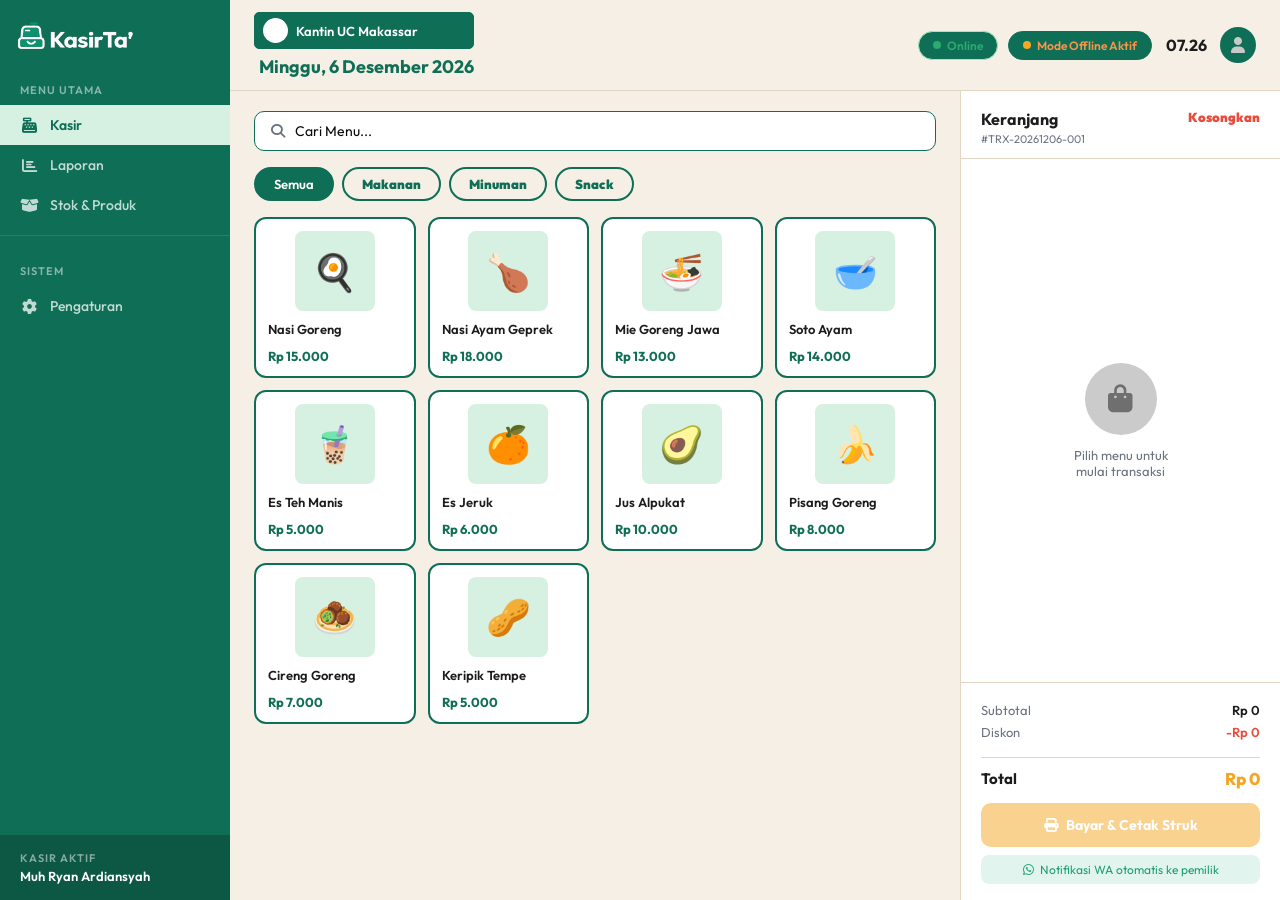
==== commit 981e6289: "testing commit | frontend" ====
--- a/index.html
+++ b/index.html
@@ -4,7 +4,7 @@
   <meta charset="UTF-8" />
   <meta name="viewport" content="width=device-width, initial-scale=1.0"/>
   <title>KasirTa' - Kasir Page</title>
-  <link href="https://fonts.googleapis.com/css2?family=Outfit:wght@400;500;600;700;800&display=swap" rel="stylesheet"/>
+  <link href="https://fonts.googleapis.com/css2?family=Plus+Jakarta+Sans:wght@400;500;600;700;800&display=swap" rel="stylesheet"/>
   <link href="https://cdnjs.cloudflare.com/ajax/libs/font-awesome/6.5.0/css/all.min.css" rel="stylesheet"/>
   <link rel="stylesheet" href="style.css"/>
 </head>
@@ -16,10 +16,7 @@
 <aside class="sidebar">
 
   <div class="sidebar-logo">
-    <div class="logo-icon">
-    <img src="assets/Group.png" alt="KasirTa' Logo" class="logo-img"/>
-  </div>
-    <span>KasirTa'</span>
+    <img src="/img/logo.png" alt="KasirTa'" class="sidebar-logo-img"/>
   </div>
 
   <p class="sidebar-section-label">Menu Utama</p>
@@ -27,10 +24,10 @@
     <a class="active" onclick="showPage('kasir', this)">
       <i class="fas fa-cash-register"></i> Kasir
     </a>
-    <a onclick="showPage('laporan', this)">
+    <a href="laporan-page/laporan-page.html">
       <i class="fas fa-chart-bar"></i> Laporan
     </a>
-    <a onclick="showPage('stok', this)">
+    <a href="stok-page/stok-page.html">
       <i class="fas fa-box-open"></i> Stok & Produk
     </a>
   </nav>
@@ -39,7 +36,7 @@
 
   <p class="sidebar-section-label">Sistem</p>
   <nav class="sidebar-nav">
-    <a onclick="showPage('pengaturan', this)">
+    <a href="pengaturan-page/pengaturan-page.html">
       <i class="fas fa-cog"></i> Pengaturan
     </a>
   </nav>
@@ -135,7 +132,7 @@
         <button class="btn-bayar" id="btnBayar" onclick="openConfirmModal()" disabled>
           <i class="fas fa-print"></i> Bayar & Cetak Struk
         </button>
-        <button class="btn-wa" onclick="notifWA()">
+        <button class="info-wa">
           <i class="fab fa-whatsapp"></i> Notifikasi WA otomatis ke pemilik
         </button>
       </div>
@@ -145,86 +142,143 @@
 </div>
 
 <!-- ═══════════════════════════════════
-     MODAL KONFIRMASI PEMBAYARAN
+     MODAL KONFIRMASI
 ═══════════════════════════════════ -->
 <div class="modal-overlay" id="confirmModal">
-  <div class="modal modal-konfirmasi">
-
-    <h3 class="modal-title">Konfirmasi Pembayaran</h3>
-
-    <!-- Nominal Total -->
-    <div class="modal-nominal-box">
-      <div class="modal-nominal" id="modalAmount">Rp 0</div>
-    </div>
-
-    <!-- Input Uang Bayar -->
-    <div class="modal-input-group">
-      <label>Uang Bayar</label>
-      <div class="modal-input-wrap">
-        <span class="modal-input-prefix">Rp</span>
-        <input type="number" id="uangBayarInput" placeholder="0"
-               oninput="hitungKembalian()" min="0"/>
-      </div>
-    </div>
-
-    <!-- Kembalian -->
-    <div class="modal-kembalian-row">
-      <span>Kembalian</span>
-      <span class="modal-kembalian-val" id="kembalianVal">Rp 0</span>
-    </div>
-
-    <!-- Tombol Aksi -->
+  <div class="modal">
+    <div class="modal-icon confirm"><i class="fas fa-receipt"></i></div>
+    <h3>Konfirmasi Pembayaran</h3>
+    <div class="modal-amount" id="modalAmount">Rp 0</div>
+
+    <!-- METODE PEMBAYARAN -->
+     <div class="modal-section-label">Metode Pembayaran</div>
+     <div class="modal-pay-methods">
+      <button class="pay-method-btn active" onclick="selectPayMethod(this, 'Tunai')">
+        <i class="fas fa-money-bill-wave"></i> Tunai
+      </button>
+      <button class="pay-method-btn coming-soon" onclick="showComingSoon()">
+        <i class="fas fa-qrcode"></i> QRIS 
+      </button>
+      <button class="pay-method-btn coming-soon" onclick="showComingSoon()">
+        <i class="fas fa-university"></i> Transfer Bank
+      </button>
+     </div>
+
+     <!-- INPUT NOMINAL TUNAI -->
+    <div class="modal-cash-section" id="cashSection">
+      <div class="modal-section-label">Uang Diterima</div>
+      <input
+        type="number"
+        id="cashInput"
+        class="modal-cash-input"
+        placeholder="Masukan nominal..."
+        oninput="hitungKembalian()"
+      />
+      <div class="modal-kembalian" id="kembalianBox" style="display:none;">
+        <span>Kembalian</span>
+        <span id="kembalianVal" class="kembalian-val">Rp 0</span>
+      </div>
+      <div class="modal-kurang" id="kurangBox" style="display:none;">
+        <span>Uang Kurang</span>
+        <span id="kurangVal" class="kurang-val">Rp 0</span>
+      </div>
+    </div>
+
     <div class="modal-actions">
       <button class="modal-btn-cancel" onclick="closeConfirmModal()">Batal</button>
-      <button class="modal-btn-proses" id="btnProses" onclick="confirmPayment()" disabled>
+      <button class="modal-btn-confirm" id="btnKonfirmasi" onclick="confirmPayment()">
         <i class="fas fa-print"></i> Proses & Cetak Struk
       </button>
     </div>
-
-  </div>
-</div>
-
-<!-- ═══════════════════════════════════
-     MODAL TRANSAKSI BERHASIL
+  </div>
+</div>
+
+<!-- ═══════════════════════════════════
+     MODAL SUKSES
 ═══════════════════════════════════ -->
 <div class="modal-overlay" id="successModal">
-  <div class="modal modal-sukses">
-
-    <!-- Icon centang -->
-    <div class="modal-check-icon">
-      <i class="fas fa-check"></i>
-    </div>
-
-    <h3 class="modal-title">Transaksi Berhasil</h3>
-    <div class="modal-trx-id" id="successTrxId">#TRX-000-2026-0409</div>
-
-    <!-- Nominal -->
-    <div class="modal-nominal" id="successAmount">Rp 0</div>
-
-    <!-- Kembalian -->
-    <div class="modal-kembalian-row success-row">
-      <span>Kembalian: </span>
-      <span id="successKembalian">Rp 0</span>
-    </div>
-
-    <!-- Info struk & WA -->
-    <div class="modal-info-bar">
-      <i class="fas fa-print"></i> Struk sedang dicetak
-      <span class="modal-divider-dot">|</span>
-      <i class="fab fa-whatsapp"></i> Notifikasi WA terkirim ke pemilik
-    </div>
-
-    <!-- Tombol Transaksi Baru -->
-    <button class="modal-btn-new" onclick="newTransaction()">
-      Transaksi Baru
-    </button>
-
+  <div class="modal">
+    <div class="modal-icon success"><i class="fas fa-check"></i></div>
+    <h3>Transaksi Berhasil!</h3>
+    <div class="modal-amount" id="successAmount">Rp 0</div>
+    <p>Struk telah dicetak. Terima kasih!</p>
+    <div class="modal-actions">
+      <button class="modal-btn-print" onclick="printStruk()">
+        <i class="fas fa-print"></i> Cetak Struk
+      </button>
+      <button class="modal-btn-new" onclick="newTransaction()">Transaksi Baru</button>
+    </div>
   </div>
 </div>
 
 <!-- TOAST NOTIFIKASI -->
 <div class="toast" id="toast"></div>
 
+<!-- STRUK PRINT -->
+<!-- STRUK PRINT -->
+<div id="strukPrint" class="struk-print">
+
+  <!-- HEADER -->
+  <div class="struk-logo">🧾 KasirTa'</div>
+  <div class="struk-toko">Kantin UC Makassar</div>
+  <div class="struk-alamat">Universitas Ciputra Makassar</div>
+  <div class="struk-divider">================================</div>
+
+  <!-- META TRANSAKSI -->
+  <div class="struk-row">
+    <span>No. Transaksi</span>
+    <span id="struk-trxid"></span>
+  </div>
+  <div class="struk-row">
+    <span>Tanggal</span>
+    <span id="struk-tanggal"></span>
+  </div>
+  <div class="struk-row">
+    <span>Kasir</span>
+    <span>Muh Ryan Ardiansyah</span>
+  </div>
+  <div class="struk-divider">================================</div>
+
+  <!-- ITEM BELANJA -->
+  <div id="struk-items" class="struk-items"></div>
+  <div class="struk-divider">--------------------------------</div>
+
+  <!-- RINGKASAN PEMBAYARAN -->
+  <div class="struk-row">
+    <span>Subtotal</span>
+    <span id="struk-subtotal"></span>
+  </div>
+  <div class="struk-row">
+    <span>Diskon</span>
+    <span>Rp 0</span>
+  </div>
+  <div class="struk-divider">================================</div>
+  <div class="struk-row grand">
+    <span>TOTAL</span>
+    <span id="struk-total"></span>
+  </div>
+  <div class="struk-row" id="struk-diterima-row">
+    <span>Uang Diterima</span>
+    <span id="struk-diterima"></span>
+  </div>
+  <div class="struk-row struk-kembalian" id="struk-kembalian-row">
+    <span>Kembalian</span>
+    <span id="struk-kembalian"></span>
+  </div>
+  <div class="struk-row">
+    <span>Metode Bayar</span>
+    <span id="struk-metode"></span>
+  </div>
+  <div class="struk-divider">================================</div>
+
+  <!-- FOOTER -->
+  <div class="struk-footer">
+    <div>Terima kasih sudah berkunjung!</div>
+    <div>Powered by KasirTa'</div>
+  </div>
+
+</div>
+
 <!-- JavaScript -->
 <script src="app.js"></script>
 
--- a/style.css
+++ b/style.css
@@ -2,39 +2,44 @@
    KASIRTE' — style.css
    Struktur:
    1. CSS Variables & Reset
-   2. Sidebar
-   3. Main Area
+   2. Layout Utama (body, sidebar, main)
+   3. Sidebar
    4. Topbar
-   5. Content Area
-   6. Menu Panel
-   7. Cart Panel
-   8. Modal (Konfirmasi & Sukses)
-   9. Toast
-   10. Scrollbar
+   5. Menu Panel (search, filter, grid, card)
+   6. Cart Panel (header, items, footer)
+   7. Modal
+   8. Toast
+   9. Scrollbar
 ═══════════════════════════════════════════════════ */
+@import url('https://fonts.googleapis.com/css2?family=Outfit:wght@300;400;500;600;700&display=swap');
 
 /* ─────────────────────────────
    1. CSS VARIABLES & RESET
 ───────────────────────────── */
 :root {
-  --green-dark:   #0F6E56;
-  --green-main:   #2daa6f;
-  --green-light:  #d6f0e2;
-  --green-hover:  #218a55;
-  --orange:       #F5A623;
-  --orange-dark:  #d4891a;
-  --red:          #e74c3c;
-  --bg:           #F5EFE6;
-  --white:        #ffffff;
-  --cream:        #F5EFE6;
-  --text-dark:    #1C1C1C;
-  --text-muted:   #6b7280;
-  --border:       #E2D5C3;
-  --wa-green:     #25d366;
+  /* ── Dari Color Palette Figma ── */
+  --green-dark:   #0F6E56;   /* Hijau tua  (sidebar, teks aksen) */
+  --green-main:   #2daa6f;   /* Hijau utama (tombol aktif, badge) */
+  --green-light:  #d6f0e2;   /* Hijau mint terang (background badge, card hover) */
+  --green-hover:  #218a55;   /* Hijau hover */
+  --orange:       #F5A623;   /* Oranye/kuning (tombol bayar, aksen) */
+  --orange-dark:  #d4891a;   /* Oranye gelap (hover tombol bayar) */
+  --red:          #e74c3c;   /* Merah (hapus, diskon) */
+  --bg:           #F5EFE6;   /* Background utama — CREAM/BEIGE */
+  --white:        #ffffff;   /* Putih murni */
+  --cream:        #F5EFE6;   /* Cream — panel, card, topbar */
+  --text-dark:    #1C1C1C;   /* Teks utama (hampir hitam) */
+  --text-muted:   #6b7280;   /* Teks sekunder / placeholder */
+  --border:       #E2D5C3;   /* Border cream kecoklatan */
+  --wa-green:     #25d366;   /* WhatsApp hijau */
   --sidebar-w:    230px;
 }
 
-* { margin: 0; padding: 0; box-sizing: border-box; }
+* {
+  margin: 0;
+  padding: 0;
+  box-sizing: border-box;
+}
 
 body {
   font-family: 'Outfit', sans-serif;
@@ -57,32 +62,38 @@
 }
 
 .sidebar-logo {
-  display: flex;
-  align-items: center;
-  gap: 10px;
-  padding: 22px 20px 18px;
-  border-bottom: 1px solid rgba(255,255,255,0.12);
-  background: rgba(0,0,0,0.12);
+  padding: 20px 16px 12px 16px;
+  display: flex;
+  align-items: center;
+}
+
+.sidebar-logo-img {
+  width: 120px;
+  height: auto;
+  object-fit: contain;
 }
 
 .sidebar-logo .logo-icon {
-  width: 36px; height: 36px;
-  /* background: var(--white); */
+  width: 36px;
+  height: 36px;
+  background: var(--white);
   border-radius: 8px;
-  display: flex; align-items: center; justify-content: center;
+  display: flex;
+  align-items: center;
+  justify-content: center;
   color: var(--green-dark);
   font-size: 18px;
 }
 
 .sidebar-logo span {
-  color: #E1F5EE;
-  font-size: 30px;
-  font-weight: 700;
+  color: var(--white);
+  font-size: 20px;
+  font-weight: 800;
   letter-spacing: -0.5px;
 }
 
 .sidebar-section-label {
-  color: #E1F5EE;
+  color: rgba(255, 255, 255, 0.5);
   font-size: 11px;
   font-weight: 600;
   text-transform: uppercase;
@@ -95,7 +106,7 @@
   align-items: center;
   gap: 12px;
   padding: 11px 20px;
-  color: #E1F5EE;
+  color: rgba(255, 255, 255, 0.75);
   text-decoration: none;
   font-size: 14px;
   font-weight: 500;
@@ -103,7 +114,10 @@
   cursor: pointer;
 }
 
-.sidebar-nav a:hover { background: rgba(255,255,255,0.08); color: #fff; }
+.sidebar-nav a:hover {
+  background: rgba(255, 255, 255, 0.08);
+  color: #fff;
+}
 
 .sidebar-nav a.active {
   background: var(--green-light);
@@ -111,23 +125,27 @@
   font-weight: 600;
 }
 
-.sidebar-nav a i { width: 18px; text-align: center; font-size: 15px; }
+.sidebar-nav a i {
+  width: 18px;
+  text-align: center;
+  font-size: 15px;
+}
 
 .sidebar-divider {
   height: 1px;
-  background: rgba(255,255,255,0.1);
+  background: rgba(255, 255, 255, 0.1);
   margin: 10px 0;
 }
 
 .sidebar-bottom {
   margin-top: auto;
   padding: 16px 20px;
-  background: rgba(0,0,0,0.2);
+  background: rgba(0, 0, 0, 0.2);
 }
 
 .sidebar-bottom .kasir-label {
-  color:var(--wa-green);
-  font-size: 15px;
+  color: rgba(255, 255, 255, 0.5);
+  font-size: 11px;
   font-weight: 600;
   text-transform: uppercase;
   letter-spacing: 1px;
@@ -151,10 +169,10 @@
 }
 
 /* ─────────────────────────────
-   4. TOPBAR
+   4. TOPBAR — background cream
 ───────────────────────────── */
 .topbar {
-  background: var(--cream);
+  background: var(--cream);           /* ✅ CREAM */
   padding: 12px 24px;
   display: flex;
   align-items: center;
@@ -163,7 +181,10 @@
   flex-shrink: 0;
 }
 
-.topbar-left { display: flex; flex-direction: column; }
+.topbar-left {
+  display: flex;
+  flex-direction: column;
+}
 
 .kantin-badge {
   display: inline-flex;
@@ -179,7 +200,8 @@
 }
 
 .kantin-badge .dot {
-  width: 25px; height: 25px;
+  width: 25px;
+  height: 25px;
   border-radius: 50%;
   background: var(--white);
 }
@@ -189,10 +211,14 @@
   font-size: 18px;
   font-weight: 700;
   margin-top: 6px;
-  margin-left: 3px;
-}
-
-.topbar-right { display: flex; align-items: center; gap: 10px; }
+  margin-left: 5px;
+}
+
+.topbar-right {
+  display: flex;
+  align-items: center;
+  gap: 10px;
+}
 
 .status-badge {
   display: flex;
@@ -204,6 +230,7 @@
   font-weight: 600;
 }
 
+/* Online Badge */
 .status-online {
   background: var(--green-dark);
   color: var(--green-main);
@@ -211,12 +238,14 @@
 }
 
 .status-online .dot {
-  width: 8px; height: 8px;
+  width: 8px;
+  height: 8px;
   border-radius: 50%;
   background: var(--green-main);
   animation: pulse 1.5s infinite;
 }
 
+/* Offline Badge */
 .status-offline {
   background: var(--green-dark);
   color: #fa9547;
@@ -224,7 +253,8 @@
 }
 
 .status-offline .dot {
-  width: 8px; height: 8px;
+  width: 8px;
+  height: 8px;
   border-radius: 50%;
   background: var(--orange);
 }
@@ -243,11 +273,14 @@
 }
 
 .topbar-avatar {
-  width: 36px; height: 36px;
+  width: 36px;
+  height: 36px;
   border-radius: 50%;
   background: var(--green-dark);
   color: #c9c9c9;
-  display: flex; align-items: center; justify-content: center;
+  display: flex;
+  align-items: center;
+  justify-content: center;
   font-size: 16px;
   cursor: pointer;
 }
@@ -259,22 +292,22 @@
   display: flex;
   flex: 1;
   overflow: hidden;
-  padding: 16px 16px 16px 0;
 }
 
 /* ─────────────────────────────
-   6. MENU PANEL
+   6. MENU PANEL — background cream
 ───────────────────────────── */
 .menu-panel {
   flex: 1;
-  padding: 1px 24px;
+  padding: 20px 24px;
   overflow-y: auto;
   display: flex;
   flex-direction: column;
   gap: 16px;
-  background: var(--bg);
-}
-
+  background: var(--bg);              /* ✅ CREAM */
+}
+
+/* Search Bar */
 .search-bar {
   display: flex;
   align-items: center;
@@ -286,11 +319,18 @@
   transition: border-color 0.2s;
 }
 
-.search-bar:focus-within { border-color: var(--green-main); }
-.search-bar i { color: var(--text-muted); font-size: 14px; }
+.search-bar:focus-within {
+  border-color: var(--green-main);
+}
+
+.search-bar i {
+  color: var(--text-muted);
+  font-size: 14px;
+}
 
 .search-bar input {
-  border: none; outline: none;
+  border: none;
+  outline: none;
   background: transparent;
   font-family: inherit;
   font-size: 14px;
@@ -298,9 +338,16 @@
   width: 100%;
 }
 
-.search-bar input::placeholder { color: #090909; }
-
-.filter-tabs { display: flex; gap: 8px; flex-wrap: wrap; }
+.search-bar input::placeholder {
+  color: #090909;
+}
+
+/* Filter Tabs */
+.filter-tabs {
+  display: flex;
+  gap: 8px;
+  flex-wrap: wrap;
+}
 
 .filter-tab {
   padding: 7px 18px;
@@ -309,248 +356,113 @@
   background: var(--bg);
   color: var(--green-dark);
   font-size: 13px;
-  font-weight: 700;
+  font-weight: 1000;
   cursor: pointer;
   transition: all 0.2s;
   font-family: inherit;
 }
 
-.filter-tab:hover { border-color: var(--green-main); color: var(--green-main); }
+.filter-tab:hover {
+  border-color: var(--green-main);
+  color: var(--green-main);
+}
 
 .filter-tab.active {
   background: var(--green-dark);
   border-color: var(--green-dark);
   color: #fff;
-}
-
-/* ── MENU GRID ── */
+  font-weight: 600;
+}
+
+/* Menu Grid */
 .menu-grid {
   display: grid;
-  grid-template-columns: repeat(auto-fill, minmax(155px, 1fr));
-  gap: 14px;
-}
-
-/* ── MENU CARD (Figma style) ── */
+  grid-template-columns: repeat(auto-fill, minmax(150px, 1fr));
+  gap: 12px;
+}
+
+/* Menu Card */
 .menu-card {
   background: var(--white);
-  border: 2px solid var(--border);
-  border-radius: 14px;
+  border: 2.5px solid var(--green-dark);
+  border-radius: 12px;
+  padding: 12px;
   cursor: pointer;
   transition: all 0.2s;
   display: flex;
   flex-direction: column;
+  align-items: center;
+  text-align: center;
+  gap: 10px;
   position: relative;
-  overflow: visible;
+  overflow: hidden;
 }
 
 .menu-card:hover {
   border-color: var(--green-main);
-  box-shadow: 0 6px 20px rgba(45,170,111,0.15);
-  transform: translateY(-3px);
-}
-
-/* Badge qty di pojok kiri atas */
-.menu-card-badge {
-  position: absolute;
-  top: 8px;
-  left: 8px;
-  z-index: 2;
-  min-width: 26px;
-  height: 26px;
-  background: var(--green-dark);
-  color: #fff;
-  border-radius: 50%;
-  font-size: 12px;
-  font-weight: 800;
+  box-shadow: 0 4px 16px rgba(45, 155, 87, 0.15);
+  transform: translateY(-2px);
+}
+
+.menu-card .food-emoji {
+  width: 80px;
+  height: 80px;
+  border-radius: 8px;
+  background: var(--green-light);
   display: flex;
   align-items: center;
   justify-content: center;
-  box-shadow: 0 2px 8px rgba(0,0,0,0.2);
-  animation: popIn 0.2s ease;
-}
-
-@keyframes popIn {
-  0%   { transform: scale(0.6); opacity: 0; }
-  100% { transform: scale(1);   opacity: 1; }
-}
-
-/* Wrapper foto */
-.menu-card-img-wrap {
-  width: 100%;
-  height: 110px;
-  overflow: hidden;
-  border-radius: 12px 12px 0 0;
-  background: var(--white);
-  flex-shrink: 0;
-}
-
-.menu-card-img {
-  width: 100%;
-  height: 100%;
-  object-fit: contain;
-  padding: 8px;
-  transition: transform 0.3s ease;
-  filter: drop-shadow(0 4px 10px rgba(0,0,0,0.15));
-}
-
-.menu-card:hover .menu-card-img {
-  transform: scale(1.08);
-}
-
-/* Fallback emoji kalau foto gagal */
-.menu-card-img-fallback {
-  width: 100%;
-  height: 100%;
-  display: flex;
-  align-items: center;
-  justify-content: center;
-  font-size: 40px;
-  background: var(--white);
-}
-
-/* Info nama & harga */
-.menu-card-info {
-  padding: 10px 10px 12px;
-}
-
-.menu-card:not(.in-cart) .menu-card-info {
-  padding-bottom: 36px;
-}
-
-.menu-card-info .name {
-  font-size: 15px;
+  font-size: 36px;
+}
+
+.menu-card .name {
+  font-size: 13px;
   font-weight: 600;
   color: var(--text-dark);
   line-height: 1.3;
-  margin-bottom: 3px;
-  white-space: nowrap;
-  overflow: hidden;
-  text-overflow: ellipsis;
-}
-
-.menu-card-info .price {
+  align-self: start;
+}
+
+.menu-card .price {
   font-size: 13px;
   font-weight: 700;
-  color: var(--text-muted);
-}
-
-/* Card aktif (sudah ada di cart) */
-.menu-card.in-cart {
-  border-color: var(--green-main);
-  cursor: default;
-}
-
-/* Tombol + pojok kanan bawah */
-.menu-card-add-btn {
+  color: var(--green-dark);
+  align-self: start;
+}
+
+.menu-card .add-btn {
   position: absolute;
   bottom: 8px;
   right: 8px;
-  width: 40px;
-  height: 40px;
-  background: var(--green-dark);
-  color: #fff;
-  border: none;
+  width: 24px;
+  height: 24px;
+  background: var(--green-main);
+  color: white;
   border-radius: 50%;
   display: flex;
   align-items: center;
   justify-content: center;
-  font-size: 16px;
-  cursor: pointer;
+  font-size: 14px;
+  opacity: 0;
+  transform: scale(0.8);
   transition: all 0.2s;
-  box-shadow: 0 2px 8px rgba(45,170,111,0.35);
-}
-
-.menu-card-add-btn:hover {
-  background: var(--green-dark);
-  transform: scale(1.1);
-}
-
-.menu-card-add-btn:active {
-  transform: scale(0.95);
-}
-
-/* Badge qty (pengganti tombol + saat item sudah di cart) */
-.menu-card-qty-badge {
-  position: absolute;
-  bottom: 8px;
-  right: 8px;
-  min-width: 40px;
-  height: 40px;
-  background: var(--green-light);
-  color: var(--green-dark);
-  border-radius: 999px;
-  font-size: 14px;
-  font-weight: 800;
-  display: flex;
-  align-items: center;
-  justify-content: center;
-  padding: 0 8px;
-  box-shadow: 0 2px 8px rgba(15,110,86,0.35);
-  animation: popIn 0.2s ease;
-}
-
-/* Kontrol − qty + di pojok kanan bawah card */
-.menu-card-qty-ctrl {
-  position: absolute;
-  bottom: 8px;
-  right: 8px;
-  display: flex;
-  align-items: center;
-  gap: 0;
-  background: var(--green-light);
-  border-radius: 999px;
-  overflow: hidden;
-  box-shadow: 0 2px 10px rgba(15,110,86,0.35);
-  animation: popIn 0.2s ease;
-}
-
-.menu-card-qty-btn {
-  width: 26px;
-  height: 26px;
-  border: none;
-  background: transparent;
-  color: var(--green-dark);
-  font-size: 16px;
-  font-weight: 700;
-  cursor: pointer;
-  display: flex;
-  align-items: center;
-  justify-content: center;
-  transition: background 0.15s;
-  font-family: inherit;
-  line-height: 1;
-}
-
-.menu-card-qty-btn:hover {
-  background: rgba(255,255,255,0.2);
-}
-
-.menu-card-qty-btn.minus:hover {
-  background: rgba(231,76,60,0.5);
-}
-
-.menu-card-qty-num {
-  font-size: 13px;
-  font-weight: 800;
-  color: #fff;
-  min-width: 20px;
-  text-align: center;
-  padding: 0 2px;
+}
+
+.menu-card:hover .add-btn {
+  opacity: 1;
+  transform: scale(1);
 }
 
 /* ─────────────────────────────
-   7. CART PANEL
+   7. CART PANEL — background cream
 ───────────────────────────── */
 .cart-panel {
-  width: 360px;
-  background: var(--white);
-  border: 1px solid var(--border);
-  border-radius: 16px;
+  width: 320px;
+  background: var(--white);           /* ✅ CREAM */
+  border-left: 1px solid var(--border);
   display: flex;
   flex-direction: column;
   flex-shrink: 0;
-  box-shadow: 0 4px 24px rgba(0,0,0,0.08);
-  overflow: hidden;
 }
 
 .cart-header {
@@ -561,7 +473,10 @@
   align-items: flex-start;
 }
 
-.cart-header h3 { font-size: 16px; font-weight: 700; }
+.cart-header h3 {
+  font-size: 16px;
+  font-weight: 700;
+}
 
 .cart-header .trx-id {
   font-size: 11px;
@@ -574,19 +489,21 @@
   border: none;
   color: var(--red);
   font-size: 13px;
-  font-weight: 700;
+  font-weight: 1000;
   cursor: pointer;
   font-family: inherit;
   padding: 0;
 }
 
+/* Cart Items List */
 .cart-items {
   flex: 1;
   overflow-y: auto;
   padding: 12px 20px;
-  background: var(--white);
-}
-
+  background: var(--white);              /* ✅ CREAM */
+}
+
+/* Keranjang Kosong */
 .cart-empty {
   display: flex;
   flex-direction: column;
@@ -598,17 +515,23 @@
 }
 
 .cart-empty .bag-icon {
-  width: 72px; height: 72px;
+  width: 72px;
+  height: 72px;
   background: #cbcbcb;
   border-radius: 50%;
-  display: flex; align-items: center; justify-content: center;
+  display: flex;
+  align-items: center;
+  justify-content: center;
   font-size: 28px;
   color: #6f6f6f;
 }
 
-.cart-empty p { font-size: 13px; text-align: center; }
-
-/* Cart item dengan foto */
+.cart-empty p {
+  font-size: 13px;
+  text-align: center;
+}
+
+/* Cart Item Row */
 .cart-item {
   display: flex;
   align-items: center;
@@ -617,39 +540,31 @@
   border-bottom: 1px solid var(--border);
 }
 
-.cart-item:last-child { border-bottom: none; }
-
-/* Wrapper foto di cart */
-.item-img-wrap {
-  width: 44px;
-  height: 44px;
-  border-radius: 10px;
-  overflow: hidden;
+.cart-item:last-child {
+  border-bottom: none;
+}
+
+.cart-item .item-emoji {
+  width: 40px;
+  height: 40px;
+  border-radius: 8px;
   background: var(--green-light);
+  display: flex;
+  align-items: center;
+  justify-content: center;
+  font-size: 20px;
   flex-shrink: 0;
 }
 
-.item-img {
-  width: 100%;
-  height: 100%;
-  object-fit: contain;
-  padding: 4px;
-  filter: drop-shadow(0 2px 6px rgba(0,0,0,0.12));
-}
-
-.item-img-fallback {
-  width: 100%;
-  height: 100%;
-  display: flex;
-  align-items: center;
-  justify-content: center;
-  font-size: 22px;
-  background: var(--green-light);
-}
-
-.cart-item .item-info { flex: 1; }
-
-.cart-item .item-name { font-size: 13px; font-weight: 600; color: var(--text-dark); }
+.cart-item .item-info {
+  flex: 1;
+}
+
+.cart-item .item-name {
+  font-size: 13px;
+  font-weight: 600;
+  color: var(--text-dark);
+}
 
 .cart-item .item-price {
   font-size: 12px;
@@ -658,14 +573,22 @@
   margin-top: 2px;
 }
 
-.qty-ctrl { display: flex; align-items: center; gap: 6px; }
+/* Quantity Control */
+.qty-ctrl {
+  display: flex;
+  align-items: center;
+  gap: 6px;
+}
 
 .qty-btn {
-  width: 24px; height: 24px;
+  width: 24px;
+  height: 24px;
   border-radius: 6px;
   border: 1.5px solid var(--border);
   background: var(--white);
-  display: flex; align-items: center; justify-content: center;
+  display: flex;
+  align-items: center;
+  justify-content: center;
   cursor: pointer;
   font-size: 13px;
   color: var(--text-dark);
@@ -673,18 +596,33 @@
   transition: all 0.15s;
 }
 
-.qty-btn:hover { border-color: var(--green-main); color: var(--green-main); }
-.qty-btn.minus:hover { border-color: var(--red); color: var(--red); }
-
-.qty-num { font-size: 14px; font-weight: 700; min-width: 20px; text-align: center; }
-
+.qty-btn:hover {
+  border-color: var(--green-main);
+  color: var(--green-main);
+}
+
+.qty-btn.minus:hover {
+  border-color: var(--red);
+  color: var(--red);
+}
+
+.qty-num {
+  font-size: 14px;
+  font-weight: 700;
+  min-width: 20px;
+  text-align: center;
+}
+
+/* Cart Footer — background cream */
 .cart-footer {
   padding: 16px 20px;
   border-top: 1px solid var(--border);
-  background: var(--white);
-}
-
-.cart-summary { margin-bottom: 14px; }
+  background: var(--white);           /* ✅ CREAM */
+}
+
+.cart-summary {
+  margin-bottom: 14px;
+}
 
 .cart-row {
   display: flex;
@@ -710,6 +648,7 @@
 .cart-total .label { font-size: 15px; font-weight: 700; }
 .cart-total .val   { font-size: 17px; font-weight: 800; color: var(--orange); }
 
+/* Tombol Bayar */
 .btn-bayar {
   width: 100%;
   padding: 13px;
@@ -721,7 +660,9 @@
   font-size: 14px;
   font-weight: 700;
   cursor: pointer;
-  display: flex; align-items: center; justify-content: center;
+  display: flex;
+  align-items: center;
+  justify-content: center;
   gap: 8px;
   transition: background 0.2s, transform 0.1s;
   margin-bottom: 8px;
@@ -731,10 +672,11 @@
 .btn-bayar:active   { transform: scale(0.98); }
 .btn-bayar:disabled { opacity: 0.5; cursor: not-allowed; }
 
+/* Tombol WA */
 .btn-wa {
   width: 100%;
   padding: 11px;
-  background: var(--green-light);
+  background: var(--green-light);     /* ✅ hijau mint sesuai Figma */
   color: var(--green-dark);
   border: 1.5px solid #b5dfc5;
   border-radius: 10px;
@@ -742,7 +684,9 @@
   font-size: 13px;
   font-weight: 600;
   cursor: pointer;
-  display: flex; align-items: center; justify-content: center;
+  display: flex;
+  align-items: center;
+  justify-content: center;
   gap: 8px;
   transition: all 0.2s;
 }
@@ -754,230 +698,85 @@
    8. MODAL
 ───────────────────────────── */
 .modal-overlay {
-  position: fixed; inset: 0;
-  background: rgba(0,0,0,0.45);
-  display: flex; align-items: center; justify-content: center;
+  position: fixed;
+  inset: 0;
+  background: rgba(0, 0, 0, 0.4);
+  display: flex;
+  align-items: center;
+  justify-content: center;
   z-index: 100;
   opacity: 0;
   pointer-events: none;
   transition: opacity 0.2s;
 }
 
-.modal-overlay.active { opacity: 1; pointer-events: all; }
+.modal-overlay.active {
+  opacity: 1;
+  pointer-events: all;
+}
 
 .modal {
   background: var(--white);
   border-radius: 16px;
-  border: 3px solid var(--green-dark);
-  padding: 28px 24px;
-  width: 560px;
-  transform: scale(0.92);
+  padding: 28px;
+  width: 340px;
+  text-align: center;
+  transform: scale(0.9);
   transition: transform 0.2s;
-  box-shadow: 0 8px 32px rgba(0,0,0,0.18);
-}
-
-.modal-overlay.active .modal { transform: scale(1); }
-
-.modal-title {
-  font-size: 17px;
-  font-weight: 800;
-  color: var(--green-dark);
-  margin-bottom: 18px;
-}
-
-/* ── MODAL KONFIRMASI ── */
-.modal-konfirmasi .modal-nominal-box {
-  background: var(--bg);
-  border-radius: 12px;
-  padding: 18px;
-  text-align: center;
-  margin-bottom: 18px;
-  border: 1px solid var(--border);
-}
-
-.modal-nominal {
-  font-size: 32px;
-  font-weight: 800;
-  color: var(--green-dark);
-}
-
-.modal-input-group { margin-bottom: 14px; }
-
-.modal-input-group label {
-  display: block;
-  font-size: 12px;
-  font-weight: 600;
-  color: var(--text-muted);
-  margin-bottom: 6px;
-  text-transform: uppercase;
-  letter-spacing: 0.5px;
-}
-
-.modal-input-wrap {
-  display: flex;
-  align-items: center;
-  border: 1px solid var(--border);
-  border-radius: 10px;
-  overflow: hidden;
-  transition: border-color 0.2s;
-}
-
-.modal-input-wrap:focus-within { border-color: var(--green-main); }
-
-.modal-input-prefix {
-  padding: 10px 14px;
-  background: var(--bg);
-  color: var(--green-dark);
-  font-size: 14px;
-  font-weight: 700;
-  border-right: 1.5px solid var(--border);
-}
-
-.modal-input-wrap input {
+}
+
+.modal-overlay.active .modal {
+  transform: scale(1);
+}
+
+.modal .modal-icon {
+  width: 60px;
+  height: 60px;
+  border-radius: 50%;
+  margin: 0 auto 16px;
+  display: flex;
+  align-items: center;
+  justify-content: center;
+  font-size: 28px;
+}
+
+.modal-icon.success { background: #e6f9ee; color: var(--green-main); }
+.modal-icon.confirm { background: #fff8e1; color: var(--orange); }
+
+.modal h3           { font-size: 17px; font-weight: 700; margin-bottom: 6px; }
+.modal .modal-amount{ font-size: 28px; font-weight: 800; color: var(--orange); margin: 10px 0 6px; }
+.modal p            { font-size: 13px; color: var(--text-muted); }
+
+.modal-actions {
+  display: flex;
+  gap: 10px;
+  margin-top: 20px;
+}
+
+.modal-actions button {
   flex: 1;
-  border: none; outline: none;
-  padding: 10px 14px;
-  font-family: inherit;
-  font-size: 15px;
-  font-weight: 700;
-  color: var(--green-dark);
-  background: #F1EFE8;
-}
-
-.modal-input-wrap input::placeholder { color: var(--green-dark); }
-
-.modal-kembalian-row {
-  display: flex;
-  justify-content: space-between;
-  align-items: center;
-  padding: 10px 14px;
-  background: #FFDFAF;
-  border-radius: 10px;
-  font-size: 13px;
-  font-weight: 800;
-  margin-bottom: 20px;
-  border: 1px solid var(--border);
-  color: #EF9F27;
-}
-
-.modal-kembalian-val {
-  font-weight: 800;
-  font-size: 14px;
-  color: #EF9F27;
-}
-
-.modal-kembalian-val.kurang { color: var(--red); }
-
-.modal-actions { display: flex; gap: 10px; }
-
-.modal-actions button {
-  padding: 12px;
+  padding: 11px;
   border-radius: 10px;
   font-family: inherit;
   font-size: 13px;
   font-weight: 700;
-  border: 1px solid var(--border);
-  cursor: pointer;
+  cursor: pointer;
+  border: none;
   transition: all 0.2s;
 }
 
-.modal-btn-cancel {
-  background: var(--white);
-  color: var(--text-dark);
-  flex: 0 0 80px;
-  
-}
-
-.modal-btn-cancel:hover { background: #e0e0e0; }
-
-.modal-btn-proses {
-  flex: 1;
-  background: var(--orange);
-  color: #fff;
-  display: flex; align-items: center; justify-content: center;
-  gap: 7px;
-}
-
-.modal-btn-proses:hover:not(:disabled) { background: var(--green-main); }
-.modal-btn-proses:disabled { opacity: 0.4; cursor: not-allowed; }
-
-/* ── MODAL SUKSES ── */
-.modal-sukses { text-align: center; }
-
-.modal-check-icon {
-  width: 64px; height: 64px;
-  border-radius: 50%;
-  background: var(--green-light);
-  color: var(--green-main);
-  display: flex; align-items: center; justify-content: center;
-  font-size: 28px;
-  margin: 0 auto 14px;
-  border: 3px solid var(--green-main);
-}
-
-.modal-trx-id {
-  font-size: 11px;
-  color: var(--text-muted);
-  margin-bottom: 10px;
-}
-
-.modal-sukses .modal-nominal {
-  font-size: 34px;
-  font-weight: 800;
-  color: var(--green-dark);
-  margin-bottom: 6px;
-}
-
-.success-row {
-  justify-content: center;
-  gap: 6px;
-  font-size: 13px;
-  color: var(--orange);
-  background: transparent;
-  border: none;
-  padding: 0;
-  margin-bottom: 14px;
-}
-
-.success-row span:last-child { font-weight: 700; color: var(--orange); }
-
-.modal-info-bar {
-  background: var(--green-light);
-  color: var(--green-dark);
-  font-size: 11.5px;
-  font-weight: 600;
-  padding: 9px 14px;
-  border-radius: 8px;
-  margin-bottom: 18px;
-  display: flex; align-items: center; justify-content: center;
-  gap: 6px;
-  flex-wrap: wrap;
-}
-
-.modal-divider-dot { color: var(--green-main); font-weight: 800; }
-
-.modal-btn-new {
-  width: 100%;
-  padding: 13px;
-  background: var(--green-main);
-  color: #fff;
-  border: none;
-  border-radius: 10px;
-  font-family: inherit;
-  font-size: 14px;
-  font-weight: 800;
-  cursor: pointer;
-  transition: background 0.2s;
-}
-
-.modal-btn-new:hover { background: var(--green-dark); }
+.modal-btn-cancel  { background: #f3f4f6; color: var(--text-dark); }
+.modal-btn-confirm { background: var(--orange); color: #fff; }
+.modal-btn-confirm:hover { background: var(--orange-dark); }
+.modal-btn-new     { background: var(--green-main); color: #fff; width: 100%; }
 
 /* ─────────────────────────────
    9. TOAST
 ───────────────────────────── */
 .toast {
   position: fixed;
-  bottom: 24px; right: 24px;
+  bottom: 24px;
+  right: 24px;
   background: var(--text-dark);
   color: #fff;
   padding: 12px 20px;
@@ -990,11 +789,715 @@
   z-index: 200;
 }
 
-.toast.show { opacity: 1; transform: translateY(0); }
+.toast.show {
+  opacity: 1;
+  transform: translateY(0);
+}
 
 /* ─────────────────────────────
    10. SCROLLBAR
 ───────────────────────────── */
 ::-webkit-scrollbar       { width: 4px; }
 ::-webkit-scrollbar-track { background: transparent; }
-::-webkit-scrollbar-thumb { background: var(--border); border-radius: 2px; }+::-webkit-scrollbar-thumb { background: var(--border); border-radius: 2px; }
+
+/* ──────────────────────────────────────────────────────────
+   ── STRUK PRINT (OPTIMASI KHUSUS PRINTER THERMAL 58MM)  ──
+────────────────────────────────────────────────────────── */
+.struk-print {
+  display: none;
+}
+
+@media print {
+  /* 1. Sembunyikan total semua elemen layout utama dashboard */
+  body > *:not(.struk-print),
+  .sidebar, .main, .topbar, .content, .cart-panel, .menu-panel, .modal-overlay, .toast {
+    display: none !important;
+  }
+
+  /* 2. Reset canvas halaman */
+  html, body {
+    background: #fff !important;
+    color: #000 !important;
+    width: 100% !important;
+    height: auto !important;
+    margin: 0 !important;
+    padding: 0 !important;
+    display: block !important;
+  }
+
+  /* 3. Container Struk - Dikunci di 48mm (Area cetak aman kertas 58mm) */
+  .struk-print {
+    display: block !important;
+    width: 48mm !important;        /* ✅ AMAN UNTUK 58MM: Menghindari batas fisik printer */
+    max-width: 48mm !important;
+    margin: 0 auto !important;     /* ✅ Memaksa struk tercetak tepat di tengah kertas */
+    padding: 1mm 0mm !important;   /* Menghapus padding samping karena area sudah minimalis */
+    box-sizing: border-box !important;
+    font-family: 'Courier New', monospace !important;
+    font-size: 9.5px !important;   /* ✅ Disesuaikan agar teks muat dalam lebar 48mm */
+    line-height: 1.3 !important;
+  }
+
+  /* 4. Layout Baris Transaksi Kiri-Kanan */
+  .struk-row {
+    display: flex !important;
+    justify-content: space-between !important;
+    align-items: flex-start !important;
+    width: 100% !important;
+    margin: 2px 0 !important;
+    box-sizing: border-box !important;
+  }
+
+  /* Kolom Kiri (Label / Nama Menu) */
+  .struk-row > div:first-child,
+  .struk-row > span:first-child {
+    text-align: left !important;
+    flex: 1 !important;
+    padding-right: 4px !important;
+    word-break: break-word !important; /* Jika nama menu/kasir panjang, otomatis turun rapi */
+  }
+
+  /* Kolom Kanan (Harga / Nilai Nominal) */
+  .struk-row > div:last-child,
+  .struk-row > span:last-child {
+    text-align: right !important;
+    flex-shrink: 0 !important;      /* Kunci nominal harga agar tidak terpotong */
+    white-space: nowrap !important; /* Memastikan nominal harga selalu satu baris */
+  }
+
+  /* Detail Komponen Teks Struk */
+  .struk-logo {
+    font-size: 11px !important;
+    font-weight: 700 !important;
+    text-align: center !important;
+    margin-bottom: 2px !important;
+  }
+
+  .struk-toko {
+    font-size: 10px !important;
+    font-weight: 700 !important;
+    text-align: center !important;
+  }
+
+  .struk-alamat {
+    font-size: 8.5px !important;
+    text-align: center !important;
+    margin-bottom: 3px !important;
+  }
+
+  .struk-divider {
+    font-size: 9px !important;
+    text-align: center !important;
+    margin: 3px 0 !important;
+    overflow: hidden !important;
+    white-space: nowrap !important;
+    letter-spacing: -1px; /* Merapatkan garis putus-putus pembatas */
+  }
+
+  .struk-items {
+    margin: 3px 0 !important;
+  }
+
+  .struk-item-name {
+    font-size: 9.5px !important;
+    font-weight: 700 !important;
+    display: block !important;
+    width: 100% !important;
+    text-align: left !important;
+    word-break: break-word !important;
+  }
+
+  .struk-item-detail {
+    display: flex !important;
+    justify-content: space-between !important;
+    font-size: 8.5px !important;
+    padding-left: 2px !important;
+    margin-bottom: 3px !important;
+  }
+
+  .struk-row.grand {
+    font-weight: 700 !important;
+    font-size: 10.5px !important;
+    margin-top: 5px !important;
+    border-top: 1px dashed #000 !important;
+    padding-top: 3px !important;
+  }
+
+  .struk-kembalian {
+    display: flex !important;
+    justify-content: space-between !important;
+    font-size: 9.5px !important;
+    margin: 2px 0 !important;
+  }
+
+  .struk-footer {
+    text-align: center !important;
+    font-size: 8.5px !important;
+    margin-top: 10px !important;
+    line-height: 1.4 !important;
+  }
+
+  /* Mengirimkan perintah ukuran kertas 58mm ke sistem driver printer */
+  @page {
+    margin: 0;
+    size: 58mm auto; /* ✅ DIUBAH: Mengunci kertas printer di ukuran 58mm */
+  }
+}
+
+.modal-btn-print {
+  background: #0F6E56;
+  color: #fff;
+  border: none;
+  border-radius: 8px;
+  padding: 10px 20px;
+  font-family: 'Outfit', sans-serif;
+  font-size: 14px;
+  font-weight: 600;
+  cursor: pointer;
+  display: flex;
+  align-items: center;
+  gap: 8px;
+  transition: background 0.15s;
+}
+
+.modal-btn-print:hover {
+  background: #085041;
+}
+
+.info-wa {
+  display: flex;
+  align-items: center;
+  justify-content: center;
+  gap: 6px;
+  font-family: 'Outfit', sans-serif;
+  font-size: 12px;
+  color: #1D9E75;
+  background: #E1F5EE;
+  border-radius: 8px;
+  padding: 7px 12px;
+  margin-top: 8px;
+  pointer-events: none;
+  user-select: none;
+  width: 100%;
+  box-sizing: border-box;
+  border: none;
+  outline: none;
+}
+
+.modal-section-label {
+  font-size: 11px;
+  font-weight: 700;
+  color: #888780;
+  text-transform: uppercase;
+  letter-spacing: 0.4px;
+  margin: 14px 0 8px;
+  text-align: left;
+  width: 100%;
+}
+
+.modal-pay-methods {
+  display: flex;
+  gap: 8px;
+  width: 100%;
+  margin-bottom: 4px;
+}
+
+.pay-method-btn {
+  flex: 1;
+  padding: 8px 6px;
+  border-radius: 8px;
+  border: 1.5px solid #D3D1C7;
+  background: #fff;
+  font-family: 'Outfit', sans-serif;
+  font-size: 12px;
+  font-weight: 600;
+  color: #888780;
+  cursor: pointer;
+  transition: all 0.15s;
+  display: flex;
+  align-items: center;
+  justify-content: center;
+  gap: 5px;
+}
+
+.pay-method-btn.active {
+  background: #E1F5EE;
+  border-color: #1D9E75;
+  color: #0F6E56;
+}
+
+.pay-method-btn.coming-soon {
+  opacity: 0.5;
+  cursor: not-allowed;
+  position: relative;
+}
+
+.pay-method-btn.coming-soon:hover::after {
+  content: 'Coming Soon';
+  position: absolute;
+  bottom: 110%;
+  left: 50%;
+  transform: translateX(-50%);
+  background: #2C2C2A;
+  color: #fff;
+  font-size: 10px;
+  padding: 3px 8px;
+  border-radius: 4px;
+  white-space: nowrap;
+}
+
+.modal-cash-section {
+  width: 100%;
+}
+
+.modal-cash-input {
+  width: 100%;
+  padding: 10px 14px;
+  border-radius: 8px;
+  border: 1.5px solid #D3D1C7;
+  background: #F9F9F9;
+  font-family: 'Outfit', sans-serif;
+  font-size: 14px;
+  color: #2C2C2A;
+  box-sizing: border-box;
+  transition: border-color 0.15s;
+}
+
+.modal-cash-input:focus {
+  outline: none;
+  border-color: #1D9E75;
+  background: #fff;
+}
+
+.modal-kembalian {
+  display: flex;
+  justify-content: space-between;
+  align-items: center;
+  background: #E1F5EE;
+  border-radius: 8px;
+  padding: 8px 14px;
+  margin-top: 8px;
+  font-size: 13px;
+  font-weight: 600;
+  color: #085041;
+}
+
+.kembalian-val {
+  font-size: 16px;
+  font-weight: 700;
+  color: #0F6E56;
+}
+
+.modal-kurang {
+  display: flex;
+  justify-content: space-between;
+  align-items: center;
+  background: #FCEBEB;
+  border-radius: 8px;
+  padding: 8px 14px;
+  margin-top: 8px;
+  font-size: 13px;
+  font-weight: 600;
+  color: #A32D2D;
+}
+
+.kurang-val {
+  font-size: 16px;
+  font-weight: 700;
+  color: #A32D2D;
+}
+
+/* ── CONTENT PAGE (non-kasir) ── */
+.content-page {
+  padding: 24px;
+  overflow-y: auto;
+  flex: 1;
+}
+
+.page-header {
+  display: flex;
+  align-items: flex-start;
+  justify-content: space-between;
+  margin-bottom: 20px;
+}
+
+.page-title {
+  font-size: 22px;
+  font-weight: 700;
+  color: #2C2C2A;
+  margin: 0 0 4px;
+}
+
+.page-subtitle {
+  font-size: 13px;
+  color: #888780;
+  margin: 0;
+}
+
+.page-actions { display: flex; gap: 8px; }
+
+.stat-grid {
+  display: grid;
+  grid-template-columns: repeat(4, 1fr);
+  gap: 12px;
+  margin-bottom: 20px;
+}
+
+.stat-card {
+  background: #fff;
+  border-radius: 10px;
+  padding: 16px 18px;
+  border: 1px solid #E8E6E0;
+}
+
+.stat-label { font-size: 12px; color: #888780; margin-bottom: 6px; font-weight: 500; }
+.stat-value { font-size: 24px; font-weight: 700; line-height: 1; margin-bottom: 4px; }
+.sv-green { color: #0F6E56; }
+.sv-amber { color: #EF9F27; }
+.sv-dark  { color: #2C2C2A; font-size: 18px; }
+.stat-hint { font-size: 12px; color: #888780; }
+
+.laporan-card {
+  background: #fff;
+  border-radius: 10px;
+  border: 1px solid #E8E6E0;
+  padding: 18px 20px;
+  margin-bottom: 16px;
+}
+
+.laporan-card-title { font-size: 14px; font-weight: 700; color: #2C2C2A; margin-bottom: 16px; }
+
+.bar-chart { display: flex; flex-direction: column; gap: 10px; }
+.bar-row { display: flex; align-items: center; gap: 10px; }
+.bar-day { font-size: 12px; color: #888780; font-weight: 500; width: 28px; flex-shrink: 0; }
+.bar-track { flex: 1; height: 20px; background: #F1EFE8; border-radius: 4px; overflow: hidden; }
+.bar-fill { height: 100%; background: #1D9E75; border-radius: 4px; width: 0%; transition: width 0.6s ease; }
+.bar-val { font-size: 12px; font-weight: 600; color: #0F6E56; min-width: 70px; text-align: right; }
+
+.histori-row {
+  display: flex;
+  justify-content: space-between;
+  align-items: center;
+  padding: 12px 0;
+  border-bottom: 1px solid #F1EFE8;
+}
+.histori-row:last-child { border-bottom: none; }
+.histori-trxid { font-size: 11px; color: #888780; font-family: monospace; margin-bottom: 2px; }
+.histori-items { font-size: 13px; font-weight: 500; color: #2C2C2A; }
+.histori-meta { text-align: right; }
+.histori-time { font-size: 11px; color: #888780; }
+.histori-total { font-size: 14px; font-weight: 700; color: #0F6E56; }
+.empty-histori { padding: 32px; text-align: center; font-size: 13px; color: #888780; }
+
+.btn-outline {
+  display: flex;
+  align-items: center;
+  gap: 6px;
+  padding: 8px 14px;
+  border-radius: 8px;
+  border: 1.5px solid #D3D1C7;
+  background: #fff;
+  font-family: 'Outfit', sans-serif;
+  font-size: 13px;
+  font-weight: 500;
+  color: #5F5E5A;
+  cursor: pointer;
+  transition: all 0.15s;
+}
+.btn-outline:hover { background: #F1EFE8; border-color: #9FE1CB; color: #0F6E56; }
+.btn-outline.green { color: #0F6E56; border-color: #9FE1CB; }
+.btn-outline.green:hover { background: #E1F5EE; }
+
+/* ── STOK PAGE ── */
+.btn-primary-green {
+  display: flex;
+  align-items: center;
+  gap: 6px;
+  padding: 8px 16px;
+  border-radius: 8px;
+  border: none;
+  background: #1D9E75;
+  color: #fff;
+  font-family: 'Outfit', sans-serif;
+  font-size: 13px;
+  font-weight: 600;
+  cursor: pointer;
+  transition: background 0.15s;
+}
+.btn-primary-green:hover { background: #0F6E56; }
+
+.sv-red { color: #E24B4A; }
+
+.stok-table-card {
+  background: #fff;
+  border-radius: 10px;
+  border: 1px solid #E8E6E0;
+  overflow: hidden;
+}
+
+.stok-table {
+  width: 100%;
+  border-collapse: collapse;
+  font-family: 'Outfit', sans-serif;
+}
+
+.stok-table thead {
+  background: #F9F9F7;
+}
+
+.stok-table th {
+  padding: 12px 16px;
+  font-size: 13px;
+  font-weight: 600;
+  color: #2C2C2A;
+  text-align: left;
+  border-bottom: 1px solid #E8E6E0;
+}
+
+.stok-table td {
+  padding: 12px 16px;
+  font-size: 13px;
+  color: #2C2C2A;
+  border-bottom: 1px solid #F1EFE8;
+  vertical-align: middle;
+}
+
+.stok-table tr:last-child td { border-bottom: none; }
+.stok-table tr:hover td { background: #FAFAF8; }
+
+.td-nama { font-weight: 600; }
+.td-kategori { color: #888780; }
+.td-stok { font-size: 14px; }
+
+.stok-status {
+  display: inline-block;
+  padding: 3px 10px;
+  border-radius: 20px;
+  font-size: 12px;
+  font-weight: 600;
+}
+.status-aman    { background: #E1F5EE; color: #085041; }
+.status-menipis { background: #FAEEDA; color: #BA7517; }
+.status-habis   { background: #FCEBEB; color: #A32D2D; }
+
+.aksi-btns { display: flex; gap: 6px; }
+
+.btn-edit {
+  padding: 5px 12px;
+  border-radius: 6px;
+  border: 1px solid #D3D1C7;
+  background: #fff;
+  font-family: 'Outfit', sans-serif;
+  font-size: 12px;
+  font-weight: 500;
+  color: #5F5E5A;
+  cursor: pointer;
+  transition: all 0.15s;
+}
+.btn-edit:hover { background: #F1EFE8; border-color: #9FE1CB; color: #0F6E56; }
+
+.btn-restock {
+  padding: 5px 12px;
+  border-radius: 6px;
+  border: none;
+  background: #1D9E75;
+  font-family: 'Outfit', sans-serif;
+  font-size: 12px;
+  font-weight: 600;
+  color: #fff;
+  cursor: pointer;
+  transition: background 0.15s;
+}
+.btn-restock:hover { background: #0F6E56; }
+
+.btn-hapus {
+  padding: 5px 12px;
+  border-radius: 6px;
+  border: none;
+  background: #E24B4A;
+  font-family: 'Outfit', sans-serif;
+  font-size: 12px;
+  font-weight: 600;
+  color: #fff;
+  cursor: pointer;
+  transition: background 0.15s;
+}
+.btn-hapus:hover { background: #A32D2D; }
+
+.empty-stok {
+  text-align: center;
+  padding: 40px;
+  color: #888780;
+  font-size: 13px;
+}
+
+/* ── PENGATURAN PAGE ── */
+.pengaturan-layout {
+  display: grid;
+  grid-template-columns: 180px 1fr;
+  gap: 16px;
+  align-items: start;
+}
+
+.pengaturan-nav {
+  background: #fff;
+  border-radius: 10px;
+  border: 1px solid #E8E6E0;
+  overflow: hidden;
+}
+
+.pnav-item {
+  display: flex;
+  align-items: center;
+  gap: 8px;
+  padding: 11px 16px;
+  font-size: 13px;
+  font-weight: 500;
+  color: #888780;
+  cursor: pointer;
+  border-left: 3px solid transparent;
+  transition: all 0.15s;
+}
+.pnav-item:hover { background: #F9F9F7; color: #2C2C2A; }
+.pnav-item.active { background: #E1F5EE; color: #0F6E56; border-left-color: #1D9E75; font-weight: 600; }
+
+.pengaturan-panels {}
+
+.panel-section { display: flex; flex-direction: column; gap: 14px; }
+
+.setting-card {
+  background: #fff;
+  border-radius: 10px;
+  border: 1px solid #E8E6E0;
+  padding: 20px 22px;
+}
+
+.setting-card-title {
+  font-size: 14px;
+  font-weight: 700;
+  color: #0F6E56;
+  margin-bottom: 16px;
+  display: flex;
+  align-items: center;
+  gap: 8px;
+  padding-bottom: 12px;
+  border-bottom: 1px solid #F1EFE8;
+}
+
+.setting-form-grid {
+  display: grid;
+  grid-template-columns: 1fr 1fr;
+  gap: 12px;
+  margin-bottom: 12px;
+}
+
+.form-group { display: flex; flex-direction: column; margin-bottom: 12px; }
+.form-group:last-child { margin-bottom: 0; }
+.form-label { font-size: 12px; font-weight: 600; color: #888780; margin-bottom: 5px; }
+.form-input {
+  padding: 9px 12px;
+  border-radius: 8px;
+  border: 1.5px solid #D3D1C7;
+  background: #F9F9F7;
+  font-family: 'Outfit', sans-serif;
+  font-size: 13px;
+  color: #2C2C2A;
+  transition: border-color 0.15s;
+}
+.form-input:focus { outline: none; border-color: #1D9E75; background: #fff; }
+.form-input[readonly] { color: #888780; cursor: not-allowed; }
+
+/* PRINTER CARD */
+.printer-connected-card {
+  display: flex;
+  align-items: center;
+  gap: 14px;
+  background: #E1F5EE;
+  border: 1px solid #9FE1CB;
+  border-radius: 10px;
+  padding: 12px 16px;
+}
+.printer-icon-box {
+  width: 40px;
+  height: 40px;
+  background: #1D9E75;
+  border-radius: 8px;
+  display: flex;
+  align-items: center;
+  justify-content: center;
+  color: #fff;
+  font-size: 16px;
+  flex-shrink: 0;
+}
+.printer-info { flex: 1; }
+.printer-name { font-size: 13px; font-weight: 700; color: #2C2C2A; }
+.printer-status { font-size: 11px; color: #0F6E56; margin-top: 2px; }
+.printer-badge {
+  font-size: 12px;
+  font-weight: 700;
+  color: #0F6E56;
+}
+
+/* WA INPUT CARD */
+.wa-input-card {
+  display: flex;
+  align-items: flex-end;
+  gap: 10px;
+  background: #E1F5EE;
+  border: 1px solid #9FE1CB;
+  border-radius: 10px;
+  padding: 12px 16px;
+  margin-bottom: 12px;
+}
+.btn-verifikasi {
+  padding: 9px 14px;
+  border-radius: 8px;
+  border: 1.5px solid #9FE1CB;
+  background: #fff;
+  font-family: 'Outfit', sans-serif;
+  font-size: 12px;
+  font-weight: 600;
+  color: #0F6E56;
+  cursor: pointer;
+  white-space: nowrap;
+  transition: all 0.15s;
+  flex-shrink: 0;
+}
+.btn-verifikasi:hover { background: #E1F5EE; }
+
+/* TOGGLE */
+.toggle-row {
+  display: flex;
+  align-items: center;
+  justify-content: space-between;
+  padding: 12px 0;
+  border-bottom: 1px solid #F1EFE8;
+}
+.toggle-row:last-child { border-bottom: none; padding-bottom: 0; }
+.toggle-info { flex: 1; padding-right: 20px; }
+.toggle-title { font-size: 13px; font-weight: 600; color: #2C2C2A; margin-bottom: 2px; }
+.toggle-desc { font-size: 11px; color: #888780; line-height: 1.4; }
+.toggle-switch {
+  width: 42px;
+  height: 24px;
+  border-radius: 12px;
+  cursor: pointer;
+  position: relative;
+  transition: background 0.2s;
+  flex-shrink: 0;
+}
+.toggle-switch.on  { background: #1D9E75; }
+.toggle-switch.off { background: #D3D1C7; }
+.toggle-switch::after {
+  content: '';
+  position: absolute;
+  width: 18px;
+  height: 18px;
+  border-radius: 50%;
+  background: #fff;
+  top: 3px;
+  transition: left 0.2s;
+}
+.toggle-switch.on::after  { left: 21px; }
+.toggle-switch.off::after { left: 3px; }
